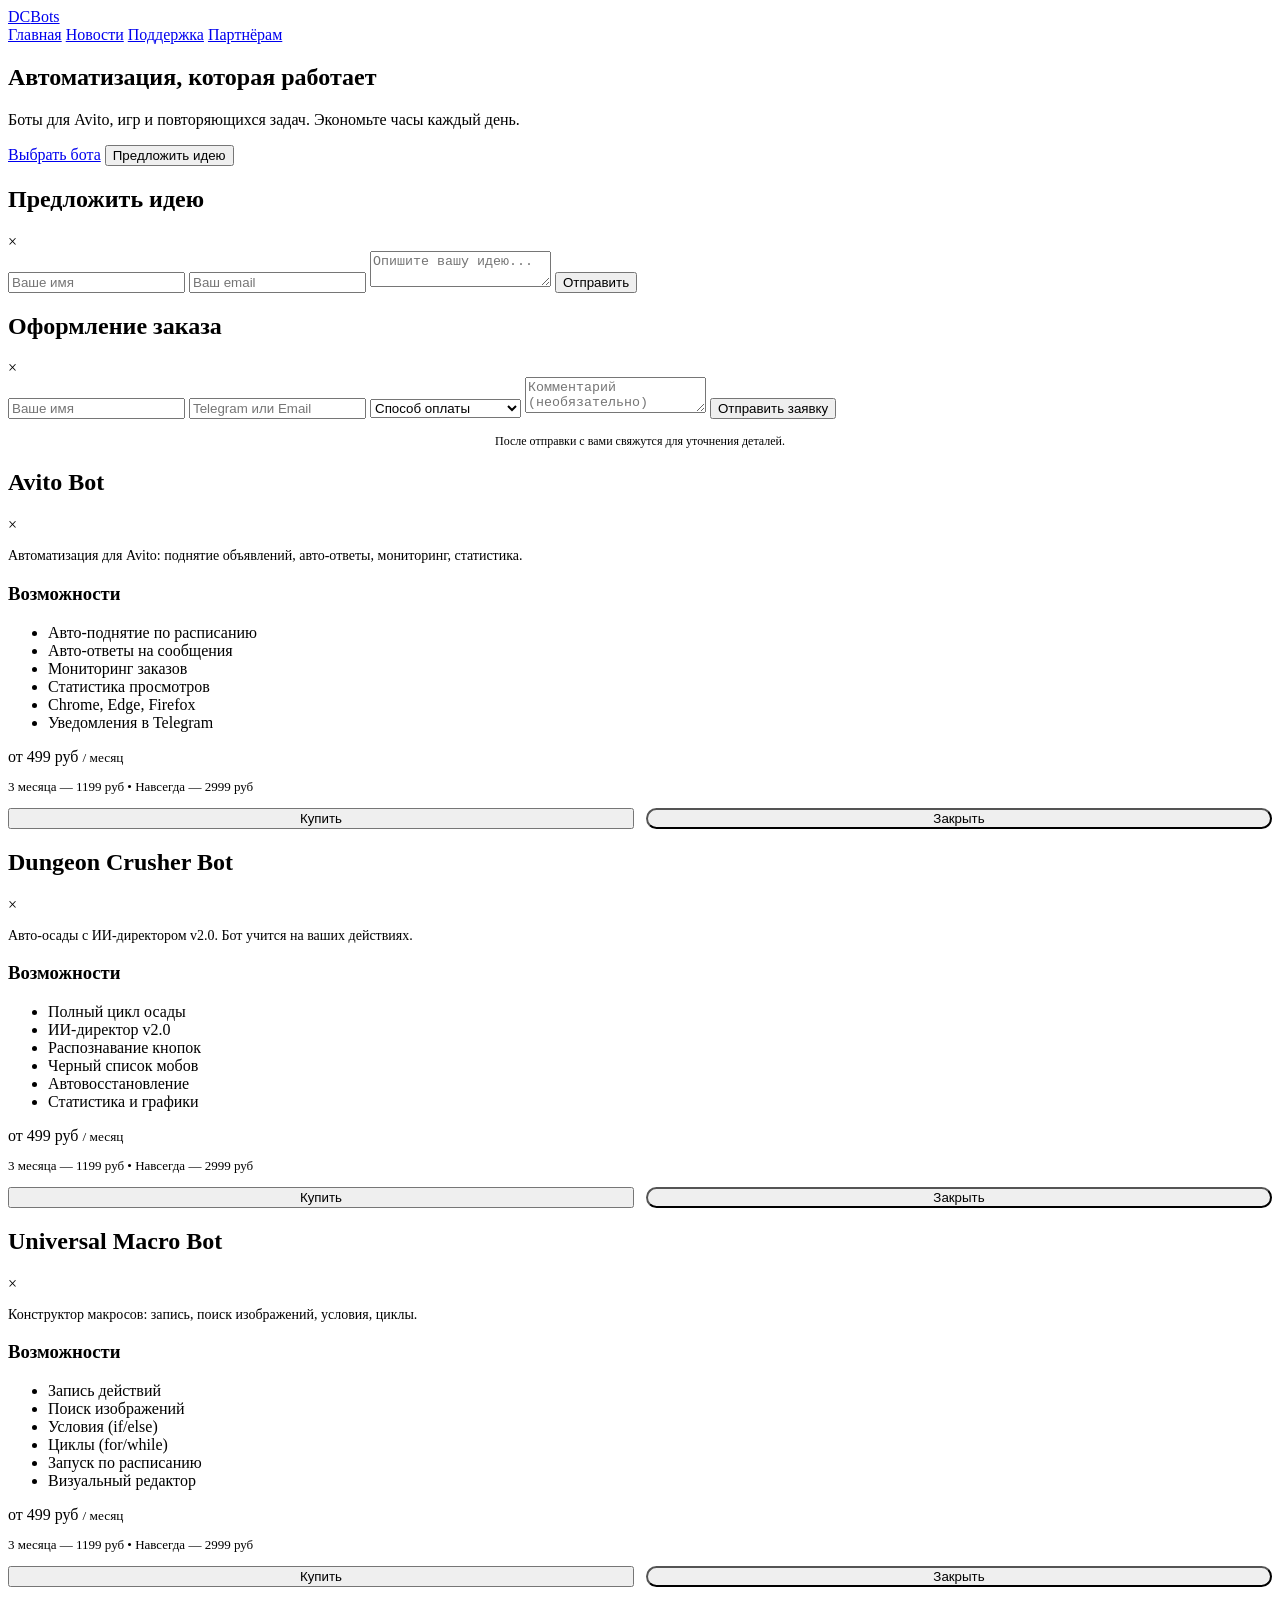
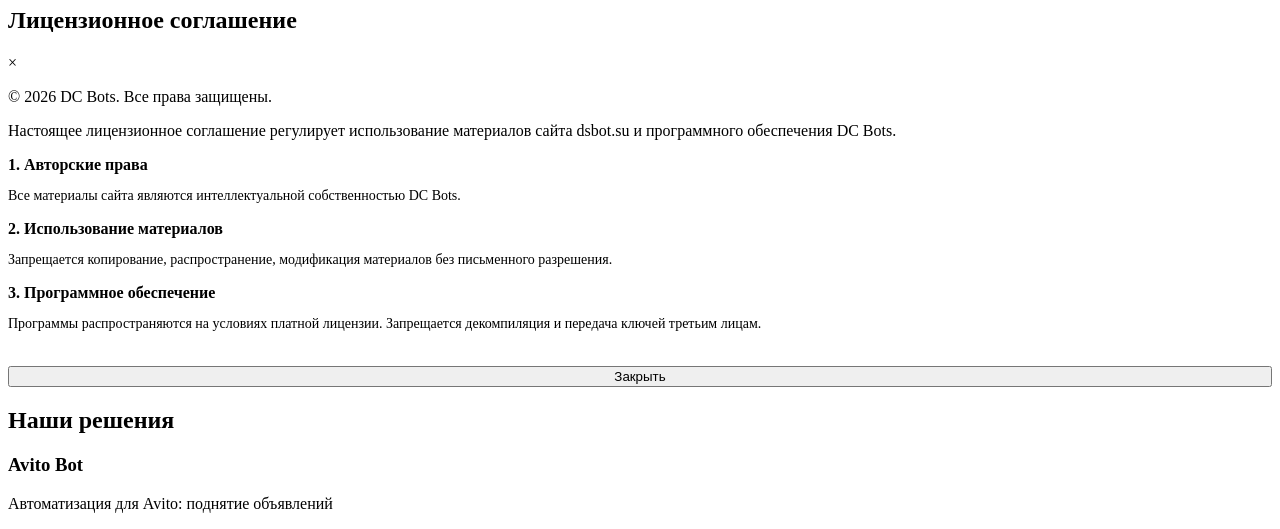
==== index.html @ 81298c73 "Update index.html" ====
<!DOCTYPE html>
<html lang="ru">
<head>
    <meta charset="UTF-8">
    <meta name="viewport" content="width=device-width, initial-scale=1.0">
    <title>DC Bots — автоматизация Avito, игр и макросов</title>
    <meta name="description" content="DC Bots: автоматизация для Avito, Dungeon Crusher, Universal Macro Bot.">
    <meta name="keywords" content="автоматизация, бот для авито, бот для игр, макросы">
    <meta name="author" content="DC Bots">
    <meta name="robots" content="index, follow">
    
    <link rel="icon" type="image/png" sizes="96x96" href="/favicon-96x96.png">
    <link rel="icon" type="image/svg+xml" href="/favicon.svg">
    <link rel="shortcut icon" href="/favicon.ico">
    <link rel="apple-touch-icon" sizes="180x180" href="/apple-touch-icon.png">
    <meta name="apple-mobile-web-app-title" content="DC Bots">
    <link rel="manifest" href="/site.webmanifest">
    
    <link rel="canonical" href="https://www.dsbot.su/">
    
    <link rel="preconnect" href="https://fonts.googleapis.com">
    <link rel="preconnect" href="https://fonts.gstatic.com" crossorigin>
    <link href="https://fonts.googleapis.com/css2?family=Inter:ital,opsz,wght@0,14..32,100..900;1,14..32,100..900&display=swap" rel="stylesheet">
    
    <link rel="stylesheet" href="css/style.css">
</head>
<body>
    <div class="loader-wrapper" id="loader">
        <div class="loader">
            <div class="loader-logo">DC</div>
            <div class="loader-text">DC Bots</div>
            <div class="loader-dots">
                <div class="loader-dot"></div>
                <div class="loader-dot"></div>
                <div class="loader-dot"></div>
            </div>
        </div>
    </div>

    <script>
        //скрытие лоадера после загрузки
        window.addEventListener('load', function() {
            const loader = document.getElementById('loader');
            loader.classList.add('hide');
            setTimeout(() => loader.remove(), 400);
        });
    </script>

    <header class="header">
        <div class="container header-inner">
            <a href="index.html" class="logo">DC<span>Bots</span></a>
            <div class="nav">
                <a href="index.html">Главная</a>
                <a href="news.html">Новости</a>
                <a href="support.html">Поддержка</a>
                <a href="partners.html">Партнёрам</a>
            </div>
        </div>
    </header>

    <section class="hero">
        <div class="container">
            <h1>Автоматизация, которая работает</h1>
            <p>Боты для Avito, игр и повторяющихся задач. Экономьте часы каждый день.</p>
            <div class="hero-buttons">
                <a href="#bots" class="btn btn-primary">Выбрать бота</a>
                <button class="btn btn-outline" id="openIdeaModalBtn">Предложить идею</button>
            </div>
        </div>
    </section>

    <div id="ideaModal" class="modal">
        <div class="modal-content">
            <div class="modal-header">
                <h2>Предложить идею</h2>
                <span class="close-modal" onclick="closeModal('ideaModal')">&times;</span>
            </div>
            <div class="modal-body">
                <form action="https://formsubmit.co/cheltypo@gmail.com" method="POST">
                    <input type="hidden" name="_subject" value="Новая идея с сайта DC Bots">
                    <input type="hidden" name="_captcha" value="false">
                    <input type="text" name="name" placeholder="Ваше имя" required>
                    <input type="email" name="email" placeholder="Ваш email" required>
                    <textarea name="message" placeholder="Опишите вашу идею..." required></textarea>
                    <button type="submit">Отправить</button>
                </form>
            </div>
        </div>
    </div>

    <div id="buyModal" class="modal">
        <div class="modal-content">
            <div class="modal-header">
                <h2 id="buyModalTitle">Оформление заказа</h2>
                <span class="close-modal" onclick="closeModal('buyModal')">&times;</span>
            </div>
            <div class="modal-body">
                <form action="https://formsubmit.co/cheltypo@gmail.com" method="POST">
                    <input type="hidden" name="_subject" value="Заказ с сайта DC Bots">
                    <input type="hidden" name="_captcha" value="false">
                    <input type="hidden" name="product" id="buyProduct">
                    <input type="hidden" name="tariff" id="buyTariff">
                    <input type="text" name="name" placeholder="Ваше имя" required>
                    <input type="text" name="contact" placeholder="Telegram или Email" required>
                    <select name="payment_method" required>
                        <option value="">Способ оплаты</option>
                        <option value="Карта Сбербанк">Карта Сбербанк</option>
                        <option value="Карта Тинькофф">Карта Тинькофф</option>
                        <option value="ЮMoney">ЮMoney</option>
                        <option value="Криптовалюта USDT">Криптовалюта USDT</option>
                    </select>
                    <textarea name="comment" placeholder="Комментарий (необязательно)"></textarea>
                    <button type="submit">Отправить заявку</button>
                </form>
                <p style="color: var(--text-muted); font-size: 12px; text-align: center; margin-top: 15px;">После отправки с вами свяжутся для уточнения деталей.</p>
            </div>
        </div>
    </div>

    <div id="detailAvitoModal" class="modal">
        <div class="modal-content">
            <div class="modal-header">
                <h2>Avito Bot</h2>
                <span class="close-modal" onclick="closeModal('detailAvitoModal')">&times;</span>
            </div>
            <div class="modal-body">
                <p style="color: var(--text-secondary); margin-bottom: 16px; font-size: 14px;">Автоматизация для Avito: поднятие объявлений, авто-ответы, мониторинг, статистика.</p>
                <div class="detail-section">
                    <h3>Возможности</h3>
                    <ul>
                        <li>Авто-поднятие по расписанию</li>
                        <li>Авто-ответы на сообщения</li>
                        <li>Мониторинг заказов</li>
                        <li>Статистика просмотров</li>
                        <li>Chrome, Edge, Firefox</li>
                        <li>Уведомления в Telegram</li>
                    </ul>
                </div>
                <div class="price-block">
                    <div class="price">от 499 руб <small>/ месяц</small></div>
                    <p style="color: var(--text-muted); font-size: 13px;">3 месяца — 1199 руб • Навсегда — 2999 руб</p>
                </div>
                <div style="display: flex; gap: 12px;">
                    <button class="btn-buy" style="flex: 1;" onclick="closeModal('detailAvitoModal'); openBuyModal('Avito Bot', '1 месяц - 499 руб');">Купить</button>
                    <button class="btn-outline" style="flex: 1; border-radius: 40px;" onclick="closeModal('detailAvitoModal');">Закрыть</button>
                </div>
            </div>
        </div>
    </div>

    <div id="detailDungeonModal" class="modal">
        <div class="modal-content">
            <div class="modal-header">
                <h2>Dungeon Crusher Bot</h2>
                <span class="close-modal" onclick="closeModal('detailDungeonModal')">&times;</span>
            </div>
            <div class="modal-body">
                <p style="color: var(--text-secondary); margin-bottom: 16px; font-size: 14px;">Авто-осады с ИИ-директором v2.0. Бот учится на ваших действиях.</p>
                <div class="detail-section">
                    <h3>Возможности</h3>
                    <ul>
                        <li>Полный цикл осады</li>
                        <li>ИИ-директор v2.0</li>
                        <li>Распознавание кнопок</li>
                        <li>Черный список мобов</li>
                        <li>Автовосстановление</li>
                        <li>Статистика и графики</li>
                    </ul>
                </div>
                <div class="price-block">
                    <div class="price">от 499 руб <small>/ месяц</small></div>
                    <p style="color: var(--text-muted); font-size: 13px;">3 месяца — 1199 руб • Навсегда — 2999 руб</p>
                </div>
                <div style="display: flex; gap: 12px;">
                    <button class="btn-buy" style="flex: 1;" onclick="closeModal('detailDungeonModal'); openBuyModal('Dungeon Crusher Bot', '1 месяц - 499 руб');">Купить</button>
                    <button class="btn-outline" style="flex: 1; border-radius: 40px;" onclick="closeModal('detailDungeonModal');">Закрыть</button>
                </div>
            </div>
        </div>
    </div>

    <div id="detailMacroModal" class="modal">
        <div class="modal-content">
            <div class="modal-header">
                <h2>Universal Macro Bot</h2>
                <span class="close-modal" onclick="closeModal('detailMacroModal')">&times;</span>
            </div>
            <div class="modal-body">
                <p style="color: var(--text-secondary); margin-bottom: 16px; font-size: 14px;">Конструктор макросов: запись, поиск изображений, условия, циклы.</p>
                <div class="detail-section">
                    <h3>Возможности</h3>
                    <ul>
                        <li>Запись действий</li>
                        <li>Поиск изображений</li>
                        <li>Условия (if/else)</li>
                        <li>Циклы (for/while)</li>
                        <li>Запуск по расписанию</li>
                        <li>Визуальный редактор</li>
                    </ul>
                </div>
                <div class="price-block">
                    <div class="price">от 499 руб <small>/ месяц</small></div>
                    <p style="color: var(--text-muted); font-size: 13px;">3 месяца — 1199 руб • Навсегда — 2999 руб</p>
                </div>
                <div style="display: flex; gap: 12px;">
                    <button class="btn-buy" style="flex: 1;" onclick="closeModal('detailMacroModal'); openBuyModal('Universal Macro Bot', '1 месяц - 499 руб');">Купить</button>
                    <button class="btn-outline" style="flex: 1; border-radius: 40px;" onclick="closeModal('detailMacroModal');">Закрыть</button>
                </div>
            </div>
        </div>
    </div>

    <div id="licenseModal" class="modal">
        <div class="modal-content">
            <div class="modal-header">
                <h2>Лицензионное соглашение</h2>
                <span class="close-modal" onclick="closeModal('licenseModal')">&times;</span>
            </div>
            <div class="modal-body">
                <p style="margin-bottom: 16px;">© 2026 DC Bots. Все права защищены.</p>
                <p style="margin-bottom: 16px;">Настоящее лицензионное соглашение регулирует использование материалов сайта dsbot.su и программного обеспечения DC Bots.</p>
                <h3 style="font-size: 16px; margin: 16px 0 8px;">1. Авторские права</h3>
                <p style="color: var(--text-secondary); font-size: 14px;">Все материалы сайта являются интеллектуальной собственностью DC Bots.</p>
                <h3 style="font-size: 16px; margin: 16px 0 8px;">2. Использование материалов</h3>
                <p style="color: var(--text-secondary); font-size: 14px;">Запрещается копирование, распространение, модификация материалов без письменного разрешения.</p>
                <h3 style="font-size: 16px; margin: 16px 0 8px;">3. Программное обеспечение</h3>
                <p style="color: var(--text-secondary); font-size: 14px;">Программы распространяются на условиях платной лицензии. Запрещается декомпиляция и передача ключей третьим лицам.</p>
                <button class="btn-buy" style="width: 100%; margin-top: 20px;" onclick="closeModal('licenseModal')">Закрыть</button>
            </div>
        </div>
    </div>

    <section id="bots" class="bots">
        <div class="container">
            <h2 class="section-title">Наши решения</h2>
            <div class="grid">

                <div class="bot-card">
                    <h3>Avito Bot</h3>
                    <p>Автоматизация для Avito: поднятие объявлений
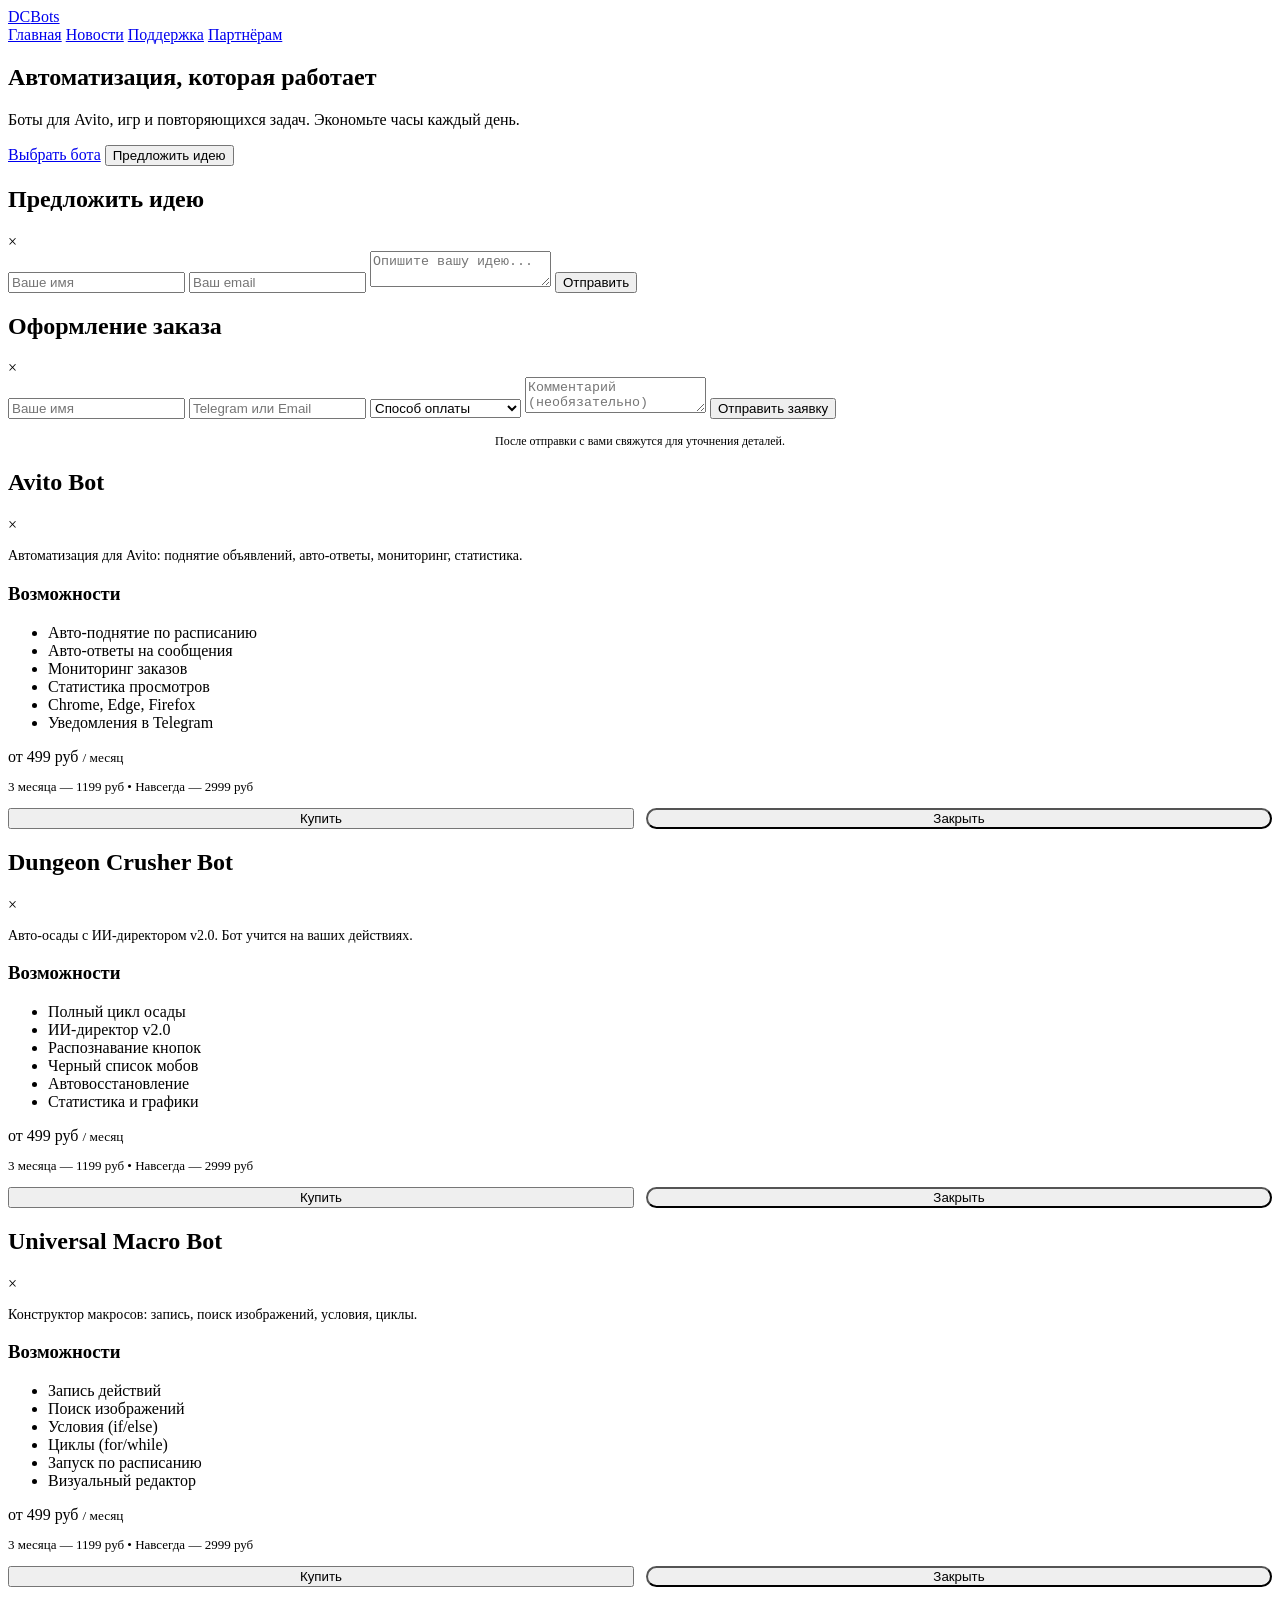
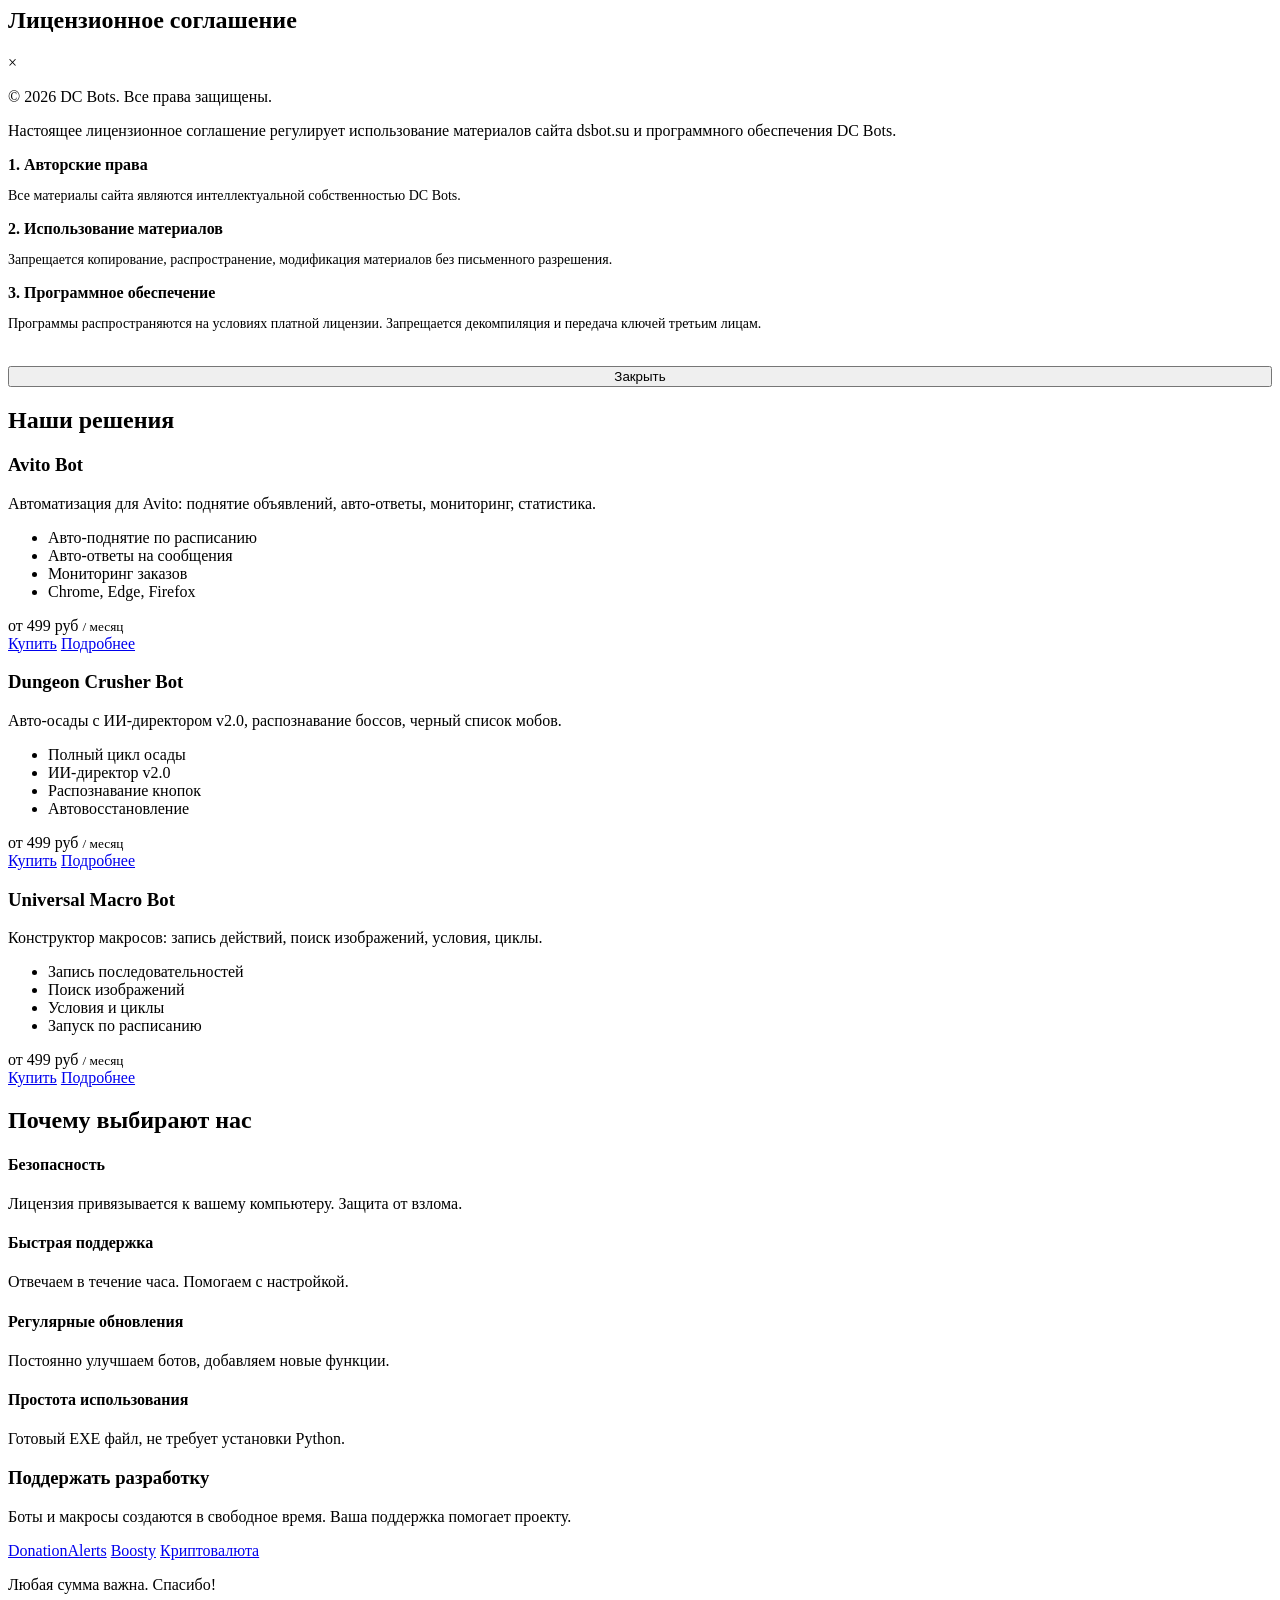
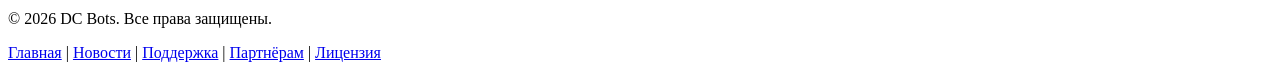
==== commit 2d568bc9: "Update index.html" ====
--- a/index.html
+++ b/index.html
@@ -237,4 +237,156 @@
 
                 <div class="bot-card">
                     <h3>Avito Bot</h3>
-                    <p>Автоматизация для Avito: поднятие объявлений
+                    <p>Автоматизация для Avito: поднятие объявлений, авто-ответы, мониторинг, статистика.</p>
+                    <ul class="bot-features">
+                        <li>Авто-поднятие по расписанию</li>
+                        <li>Авто-ответы на сообщения</li>
+                        <li>Мониторинг заказов</li>
+                        <li>Chrome, Edge, Firefox</li>
+                    </ul>
+                    <div class="price">от 499 руб <small>/ месяц</small></div>
+                    <div class="bot-actions">
+                        <a href="#" class="btn-buy" onclick="openBuyModal('Avito Bot', '1 месяц - 499 руб'); return false;">Купить</a>
+                        <a href="#" class="bot-link" onclick="openModal('detailAvitoModal'); return false;">Подробнее</a>
+                    </div>
+                </div>
+
+                <div class="bot-card">
+                    <h3>Dungeon Crusher Bot</h3>
+                    <p>Авто-осады с ИИ-директором v2.0, распознавание боссов, черный список мобов.</p>
+                    <ul class="bot-features">
+                        <li>Полный цикл осады</li>
+                        <li>ИИ-директор v2.0</li>
+                        <li>Распознавание кнопок</li>
+                        <li>Автовосстановление</li>
+                    </ul>
+                    <div class="price">от 499 руб <small>/ месяц</small></div>
+                    <div class="bot-actions">
+                        <a href="#" class="btn-buy" onclick="openBuyModal('Dungeon Crusher Bot', '1 месяц - 499 руб'); return false;">Купить</a>
+                        <a href="#" class="bot-link" onclick="openModal('detailDungeonModal'); return false;">Подробнее</a>
+                    </div>
+                </div>
+
+                <div class="bot-card">
+                    <h3>Universal Macro Bot</h3>
+                    <p>Конструктор макросов: запись действий, поиск изображений, условия, циклы.</p>
+                    <ul class="bot-features">
+                        <li>Запись последовательностей</li>
+                        <li>Поиск изображений</li>
+                        <li>Условия и циклы</li>
+                        <li>Запуск по расписанию</li>
+                    </ul>
+                    <div class="price">от 499 руб <small>/ месяц</small></div>
+                    <div class="bot-actions">
+                        <a href="#" class="btn-buy" onclick="openBuyModal('Universal Macro Bot', '1 месяц - 499 руб'); return false;">Купить</a>
+                        <a href="#" class="bot-link" onclick="openModal('detailMacroModal'); return false;">Подробнее</a>
+                    </div>
+                </div>
+            </div>
+        </div>
+    </section>
+
+    <section class="features">
+        <div class="container">
+            <h2 class="section-title">Почему выбирают нас</h2>
+            <div class="features-grid">
+                <div class="feature-item">
+                    <h4>Безопасность</h4>
+                    <p>Лицензия привязывается к вашему компьютеру. Защита от взлома.</p>
+                </div>
+                <div class="feature-item">
+                    <h4>Быстрая поддержка</h4>
+                    <p>Отвечаем в течение часа. Помогаем с настройкой.</p>
+                </div>
+                <div class="feature-item">
+                    <h4>Регулярные обновления</h4>
+                    <p>Постоянно улучшаем ботов, добавляем новые функции.</p>
+                </div>
+                <div class="feature-item">
+                    <h4>Простота использования</h4>
+                    <p>Готовый EXE файл, не требует установки Python.</p>
+                </div>
+            </div>
+        </div>
+    </section>
+
+    <section class="support-author">
+        <div class="container">
+            <div class="support-card">
+                <h3>Поддержать разработку</h3>
+                <p>Боты и макросы создаются в свободное время. Ваша поддержка помогает проекту.</p>
+                <div class="support-buttons">
+                    <a href="https://www.donationalerts.com/r/alibobao" target="_blank" class="btn-donate">DonationAlerts</a>
+                    <a href="https://boosty.to/alibobao/single-payment/donation/793850/target?share=target_link" target="_blank" class="btn-boosty">Boosty</a>
+                    <a href="#" class="btn-crypto" id="cryptoBtn">Криптовалюта</a>
+                </div>
+                <div id="cryptoAddresses" style="display: none; margin-top: 15px;">
+                    <p><strong>USDT (TRC20):</strong> TXxxx...yyy</p>
+                    <p><strong>BTC:</strong> bc1q...xyz</p>
+                </div>
+                <p class="support-note">Любая сумма важна. Спасибо!</p>
+            </div>
+        </div>
+    </section>
+
+    <footer class="footer">
+        <div class="container">
+            <p>© 2026 DC Bots. Все права защищены.</p>
+            <p style="margin-top: 10px;">
+                <a href="index.html">Главная</a> |
+                <a href="news.html">Новости</a> |
+                <a href="support.html">Поддержка</a> |
+                <a href="partners.html">Партнёрам</a> |
+                <a href="#" onclick="openModal('licenseModal'); return false;">Лицензия</a>
+            </p>
+        </div>
+    </footer>
+
+    <script>
+        //открытие модального окна
+        function openModal(modalId) {
+            document.getElementById(modalId).style.display = 'flex';
+            document.body.style.overflow = 'hidden';
+        }
+        
+        //закрытие модального окна
+        function closeModal(modalId) {
+            document.getElementById(modalId).style.display = 'none';
+            document.body.style.overflow = 'auto';
+        }
+        
+        //открытие окна покупки с подстановкой товара и тарифа
+        function openBuyModal(product, tariff) {
+            document.getElementById('buyProduct').value = product;
+            document.getElementById('buyTariff').value = tariff;
+            document.getElementById('buyModalTitle').textContent = product + ' — ' + tariff;
+            openModal('buyModal');
+        }
+
+        document.getElementById('openIdeaModalBtn').addEventListener('click', () => openModal('ideaModal'));
+        
+        //закрытие по клику на фон
+        window.addEventListener('click', (e) => {
+            if (e.target.classList.contains('modal')) {
+                e.target.style.display = 'none';
+                document.body.style.overflow = 'auto';
+            }
+        });
+        
+        //закрытие по Escape
+        document.addEventListener('keydown', (e) => {
+            if (e.key === 'Escape') {
+                document.querySelectorAll('.modal').forEach(m => { m.style.display = 'none'; });
+                document.body.style.overflow = 'auto';
+            }
+        });
+        
+        //показ адресов криптовалюты
+        document.getElementById('cryptoBtn')?.addEventListener('click', (e) => {
+            e.preventDefault();
+            const div = document.getElementById('cryptoAddresses');
+            div.style.display = div.style.display === 'none' ? 'block' : 'none';
+        });
+    </script>
+</body>
+</html>
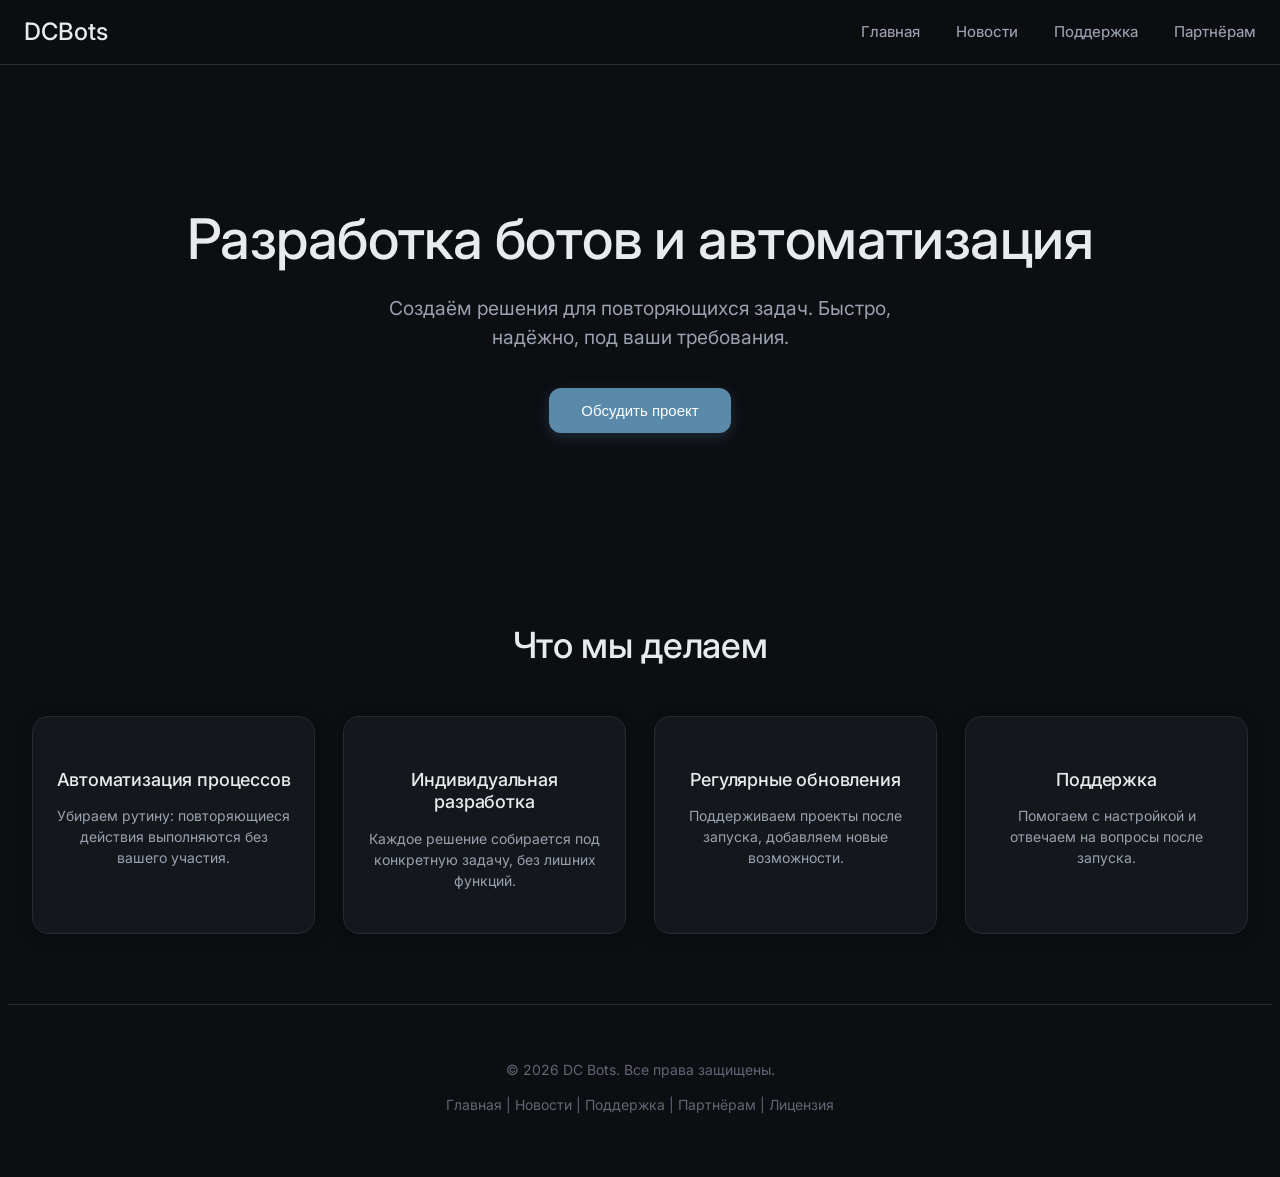
==== commit 596a6947: "Update index.html" ====
--- a/index.html
+++ b/index.html
@@ -3,25 +3,25 @@
 <head>
     <meta charset="UTF-8">
     <meta name="viewport" content="width=device-width, initial-scale=1.0">
-    <title>DC Bots — автоматизация Avito, игр и макросов</title>
-    <meta name="description" content="DC Bots: автоматизация для Avito, Dungeon Crusher, Universal Macro Bot.">
-    <meta name="keywords" content="автоматизация, бот для авито, бот для игр, макросы">
+    <title>DC Bots</title>
+    <meta name="description" content="DC Bots — разработка ботов и автоматизация процессов.">
+    <meta name="keywords" content="автоматизация, боты, макросы, разработка">
     <meta name="author" content="DC Bots">
     <meta name="robots" content="index, follow">
-    
+
     <link rel="icon" type="image/png" sizes="96x96" href="/favicon-96x96.png">
     <link rel="icon" type="image/svg+xml" href="/favicon.svg">
     <link rel="shortcut icon" href="/favicon.ico">
     <link rel="apple-touch-icon" sizes="180x180" href="/apple-touch-icon.png">
     <meta name="apple-mobile-web-app-title" content="DC Bots">
     <link rel="manifest" href="/site.webmanifest">
-    
+
     <link rel="canonical" href="https://www.dsbot.su/">
-    
+
     <link rel="preconnect" href="https://fonts.googleapis.com">
     <link rel="preconnect" href="https://fonts.gstatic.com" crossorigin>
     <link href="https://fonts.googleapis.com/css2?family=Inter:ital,opsz,wght@0,14..32,100..900;1,14..32,100..900&display=swap" rel="stylesheet">
-    
+
     <link rel="stylesheet" href="css/style.css">
 </head>
 <body>
@@ -60,11 +60,34 @@
 
     <section class="hero">
         <div class="container">
-            <h1>Автоматизация, которая работает</h1>
-            <p>Боты для Avito, игр и повторяющихся задач. Экономьте часы каждый день.</p>
+            <h1>Разработка ботов и автоматизация</h1>
+            <p>Создаём решения для повторяющихся задач. Быстро, надёжно, под ваши требования.</p>
             <div class="hero-buttons">
-                <a href="#bots" class="btn btn-primary">Выбрать бота</a>
-                <button class="btn btn-outline" id="openIdeaModalBtn">Предложить идею</button>
+                <button class="btn btn-primary" id="openIdeaModalBtn">Обсудить проект</button>
+            </div>
+        </div>
+    </section>
+
+    <section class="features">
+        <div class="container">
+            <h2 class="section-title">Что мы делаем</h2>
+            <div class="features-grid">
+                <div class="feature-item">
+                    <h4>Автоматизация процессов</h4>
+                    <p>Убираем рутину: повторяющиеся действия выполняются без вашего участия.</p>
+                </div>
+                <div class="feature-item">
+                    <h4>Индивидуальная разработка</h4>
+                    <p>Каждое решение собирается под конкретную задачу, без лишних функций.</p>
+                </div>
+                <div class="feature-item">
+                    <h4>Регулярные обновления</h4>
+                    <p>Поддерживаем проекты после запуска, добавляем новые возможности.</p>
+                </div>
+                <div class="feature-item">
+                    <h4>Поддержка</h4>
+                    <p>Помогаем с настройкой и отвечаем на вопросы после запуска.</p>
+                </div>
             </div>
         </div>
     </section>
@@ -72,140 +95,18 @@
     <div id="ideaModal" class="modal">
         <div class="modal-content">
             <div class="modal-header">
-                <h2>Предложить идею</h2>
+                <h2>Обсудить проект</h2>
                 <span class="close-modal" onclick="closeModal('ideaModal')">&times;</span>
             </div>
             <div class="modal-body">
                 <form action="https://formsubmit.co/cheltypo@gmail.com" method="POST">
-                    <input type="hidden" name="_subject" value="Новая идея с сайта DC Bots">
+                    <input type="hidden" name="_subject" value="Новая заявка с сайта DC Bots">
                     <input type="hidden" name="_captcha" value="false">
                     <input type="text" name="name" placeholder="Ваше имя" required>
-                    <input type="email" name="email" placeholder="Ваш email" required>
-                    <textarea name="message" placeholder="Опишите вашу идею..." required></textarea>
+                    <input type="text" name="contact" placeholder="Telegram или Email" required>
+                    <textarea name="message" placeholder="Опишите задачу..." required></textarea>
                     <button type="submit">Отправить</button>
                 </form>
-            </div>
-        </div>
-    </div>
-
-    <div id="buyModal" class="modal">
-        <div class="modal-content">
-            <div class="modal-header">
-                <h2 id="buyModalTitle">Оформление заказа</h2>
-                <span class="close-modal" onclick="closeModal('buyModal')">&times;</span>
-            </div>
-            <div class="modal-body">
-                <form action="https://formsubmit.co/cheltypo@gmail.com" method="POST">
-                    <input type="hidden" name="_subject" value="Заказ с сайта DC Bots">
-                    <input type="hidden" name="_captcha" value="false">
-                    <input type="hidden" name="product" id="buyProduct">
-                    <input type="hidden" name="tariff" id="buyTariff">
-                    <input type="text" name="name" placeholder="Ваше имя" required>
-                    <input type="text" name="contact" placeholder="Telegram или Email" required>
-                    <select name="payment_method" required>
-                        <option value="">Способ оплаты</option>
-                        <option value="Карта Сбербанк">Карта Сбербанк</option>
-                        <option value="Карта Тинькофф">Карта Тинькофф</option>
-                        <option value="ЮMoney">ЮMoney</option>
-                        <option value="Криптовалюта USDT">Криптовалюта USDT</option>
-                    </select>
-                    <textarea name="comment" placeholder="Комментарий (необязательно)"></textarea>
-                    <button type="submit">Отправить заявку</button>
-                </form>
-                <p style="color: var(--text-muted); font-size: 12px; text-align: center; margin-top: 15px;">После отправки с вами свяжутся для уточнения деталей.</p>
-            </div>
-        </div>
-    </div>
-
-    <div id="detailAvitoModal" class="modal">
-        <div class="modal-content">
-            <div class="modal-header">
-                <h2>Avito Bot</h2>
-                <span class="close-modal" onclick="closeModal('detailAvitoModal')">&times;</span>
-            </div>
-            <div class="modal-body">
-                <p style="color: var(--text-secondary); margin-bottom: 16px; font-size: 14px;">Автоматизация для Avito: поднятие объявлений, авто-ответы, мониторинг, статистика.</p>
-                <div class="detail-section">
-                    <h3>Возможности</h3>
-                    <ul>
-                        <li>Авто-поднятие по расписанию</li>
-                        <li>Авто-ответы на сообщения</li>
-                        <li>Мониторинг заказов</li>
-                        <li>Статистика просмотров</li>
-                        <li>Chrome, Edge, Firefox</li>
-                        <li>Уведомления в Telegram</li>
-                    </ul>
-                </div>
-                <div class="price-block">
-                    <div class="price">от 499 руб <small>/ месяц</small></div>
-                    <p style="color: var(--text-muted); font-size: 13px;">3 месяца — 1199 руб • Навсегда — 2999 руб</p>
-                </div>
-                <div style="display: flex; gap: 12px;">
-                    <button class="btn-buy" style="flex: 1;" onclick="closeModal('detailAvitoModal'); openBuyModal('Avito Bot', '1 месяц - 499 руб');">Купить</button>
-                    <button class="btn-outline" style="flex: 1; border-radius: 40px;" onclick="closeModal('detailAvitoModal');">Закрыть</button>
-                </div>
-            </div>
-        </div>
-    </div>
-
-    <div id="detailDungeonModal" class="modal">
-        <div class="modal-content">
-            <div class="modal-header">
-                <h2>Dungeon Crusher Bot</h2>
-                <span class="close-modal" onclick="closeModal('detailDungeonModal')">&times;</span>
-            </div>
-            <div class="modal-body">
-                <p style="color: var(--text-secondary); margin-bottom: 16px; font-size: 14px;">Авто-осады с ИИ-директором v2.0. Бот учится на ваших действиях.</p>
-                <div class="detail-section">
-                    <h3>Возможности</h3>
-                    <ul>
-                        <li>Полный цикл осады</li>
-                        <li>ИИ-директор v2.0</li>
-                        <li>Распознавание кнопок</li>
-                        <li>Черный список мобов</li>
-                        <li>Автовосстановление</li>
-                        <li>Статистика и графики</li>
-                    </ul>
-                </div>
-                <div class="price-block">
-                    <div class="price">от 499 руб <small>/ месяц</small></div>
-                    <p style="color: var(--text-muted); font-size: 13px;">3 месяца — 1199 руб • Навсегда — 2999 руб</p>
-                </div>
-                <div style="display: flex; gap: 12px;">
-                    <button class="btn-buy" style="flex: 1;" onclick="closeModal('detailDungeonModal'); openBuyModal('Dungeon Crusher Bot', '1 месяц - 499 руб');">Купить</button>
-                    <button class="btn-outline" style="flex: 1; border-radius: 40px;" onclick="closeModal('detailDungeonModal');">Закрыть</button>
-                </div>
-            </div>
-        </div>
-    </div>
-
-    <div id="detailMacroModal" class="modal">
-        <div class="modal-content">
-            <div class="modal-header">
-                <h2>Universal Macro Bot</h2>
-                <span class="close-modal" onclick="closeModal('detailMacroModal')">&times;</span>
-            </div>
-            <div class="modal-body">
-                <p style="color: var(--text-secondary); margin-bottom: 16px; font-size: 14px;">Конструктор макросов: запись, поиск изображений, условия, циклы.</p>
-                <div class="detail-section">
-                    <h3>Возможности</h3>
-                    <ul>
-                        <li>Запись действий</li>
-                        <li>Поиск изображений</li>
-                        <li>Условия (if/else)</li>
-                        <li>Циклы (for/while)</li>
-                        <li>Запуск по расписанию</li>
-                        <li>Визуальный редактор</li>
-                    </ul>
-                </div>
-                <div class="price-block">
-                    <div class="price">от 499 руб <small>/ месяц</small></div>
-                    <p style="color: var(--text-muted); font-size: 13px;">3 месяца — 1199 руб • Навсегда — 2999 руб</p>
-                </div>
-                <div style="display: flex; gap: 12px;">
-                    <button class="btn-buy" style="flex: 1;" onclick="closeModal('detailMacroModal'); openBuyModal('Universal Macro Bot', '1 месяц - 499 руб');">Купить</button>
-                    <button class="btn-outline" style="flex: 1; border-radius: 40px;" onclick="closeModal('detailMacroModal');">Закрыть</button>
-                </div>
             </div>
         </div>
     </div>
@@ -230,105 +131,6 @@
         </div>
     </div>
 
-    <section id="bots" class="bots">
-        <div class="container">
-            <h2 class="section-title">Наши решения</h2>
-            <div class="grid">
-
-                <div class="bot-card">
-                    <h3>Avito Bot</h3>
-                    <p>Автоматизация для Avito: поднятие объявлений, авто-ответы, мониторинг, статистика.</p>
-                    <ul class="bot-features">
-                        <li>Авто-поднятие по расписанию</li>
-                        <li>Авто-ответы на сообщения</li>
-                        <li>Мониторинг заказов</li>
-                        <li>Chrome, Edge, Firefox</li>
-                    </ul>
-                    <div class="price">от 499 руб <small>/ месяц</small></div>
-                    <div class="bot-actions">
-                        <a href="#" class="btn-buy" onclick="openBuyModal('Avito Bot', '1 месяц - 499 руб'); return false;">Купить</a>
-                        <a href="#" class="bot-link" onclick="openModal('detailAvitoModal'); return false;">Подробнее</a>
-                    </div>
-                </div>
-
-                <div class="bot-card">
-                    <h3>Dungeon Crusher Bot</h3>
-                    <p>Авто-осады с ИИ-директором v2.0, распознавание боссов, черный список мобов.</p>
-                    <ul class="bot-features">
-                        <li>Полный цикл осады</li>
-                        <li>ИИ-директор v2.0</li>
-                        <li>Распознавание кнопок</li>
-                        <li>Автовосстановление</li>
-                    </ul>
-                    <div class="price">от 499 руб <small>/ месяц</small></div>
-                    <div class="bot-actions">
-                        <a href="#" class="btn-buy" onclick="openBuyModal('Dungeon Crusher Bot', '1 месяц - 499 руб'); return false;">Купить</a>
-                        <a href="#" class="bot-link" onclick="openModal('detailDungeonModal'); return false;">Подробнее</a>
-                    </div>
-                </div>
-
-                <div class="bot-card">
-                    <h3>Universal Macro Bot</h3>
-                    <p>Конструктор макросов: запись действий, поиск изображений, условия, циклы.</p>
-                    <ul class="bot-features">
-                        <li>Запись последовательностей</li>
-                        <li>Поиск изображений</li>
-                        <li>Условия и циклы</li>
-                        <li>Запуск по расписанию</li>
-                    </ul>
-                    <div class="price">от 499 руб <small>/ месяц</small></div>
-                    <div class="bot-actions">
-                        <a href="#" class="btn-buy" onclick="openBuyModal('Universal Macro Bot', '1 месяц - 499 руб'); return false;">Купить</a>
-                        <a href="#" class="bot-link" onclick="openModal('detailMacroModal'); return false;">Подробнее</a>
-                    </div>
-                </div>
-            </div>
-        </div>
-    </section>
-
-    <section class="features">
-        <div class="container">
-            <h2 class="section-title">Почему выбирают нас</h2>
-            <div class="features-grid">
-                <div class="feature-item">
-                    <h4>Безопасность</h4>
-                    <p>Лицензия привязывается к вашему компьютеру. Защита от взлома.</p>
-                </div>
-                <div class="feature-item">
-                    <h4>Быстрая поддержка</h4>
-                    <p>Отвечаем в течение часа. Помогаем с настройкой.</p>
-                </div>
-                <div class="feature-item">
-                    <h4>Регулярные обновления</h4>
-                    <p>Постоянно улучшаем ботов, добавляем новые функции.</p>
-                </div>
-                <div class="feature-item">
-                    <h4>Простота использования</h4>
-                    <p>Готовый EXE файл, не требует установки Python.</p>
-                </div>
-            </div>
-        </div>
-    </section>
-
-    <section class="support-author">
-        <div class="container">
-            <div class="support-card">
-                <h3>Поддержать разработку</h3>
-                <p>Боты и макросы создаются в свободное время. Ваша поддержка помогает проекту.</p>
-                <div class="support-buttons">
-                    <a href="https://www.donationalerts.com/r/alibobao" target="_blank" class="btn-donate">DonationAlerts</a>
-                    <a href="https://boosty.to/alibobao/single-payment/donation/793850/target?share=target_link" target="_blank" class="btn-boosty">Boosty</a>
-                    <a href="#" class="btn-crypto" id="cryptoBtn">Криптовалюта</a>
-                </div>
-                <div id="cryptoAddresses" style="display: none; margin-top: 15px;">
-                    <p><strong>USDT (TRC20):</strong> TXxxx...yyy</p>
-                    <p><strong>BTC:</strong> bc1q...xyz</p>
-                </div>
-                <p class="support-note">Любая сумма важна. Спасибо!</p>
-            </div>
-        </div>
-    </section>
-
     <footer class="footer">
         <div class="container">
             <p>© 2026 DC Bots. Все права защищены.</p>
@@ -348,23 +150,15 @@
             document.getElementById(modalId).style.display = 'flex';
             document.body.style.overflow = 'hidden';
         }
-        
+
         //закрытие модального окна
         function closeModal(modalId) {
             document.getElementById(modalId).style.display = 'none';
             document.body.style.overflow = 'auto';
         }
-        
-        //открытие окна покупки с подстановкой товара и тарифа
-        function openBuyModal(product, tariff) {
-            document.getElementById('buyProduct').value = product;
-            document.getElementById('buyTariff').value = tariff;
-            document.getElementById('buyModalTitle').textContent = product + ' — ' + tariff;
-            openModal('buyModal');
-        }
 
         document.getElementById('openIdeaModalBtn').addEventListener('click', () => openModal('ideaModal'));
-        
+
         //закрытие по клику на фон
         window.addEventListener('click', (e) => {
             if (e.target.classList.contains('modal')) {
@@ -372,7 +166,7 @@
                 document.body.style.overflow = 'auto';
             }
         });
-        
+
         //закрытие по Escape
         document.addEventListener('keydown', (e) => {
             if (e.key === 'Escape') {
@@ -380,13 +174,6 @@
                 document.body.style.overflow = 'auto';
             }
         });
-        
-        //показ адресов криптовалюты
-        document.getElementById('cryptoBtn')?.addEventListener('click', (e) => {
-            e.preventDefault();
-            const div = document.getElementById('cryptoAddresses');
-            div.style.display = div.style.display === 'none' ? 'block' : 'none';
-        });
     </script>
 </body>
 </html>
--- a/css/style.css
+++ b/css/style.css
@@ -0,0 +1,682 @@
+//основные стили сайта DC Bots
+* {
+    margin: 0;
+    padding: 0;
+    box-sizing: border-box;
+}
+
+:root {
+    --bg: #0c0e12;
+    --card: #14171c;
+    --card-hover: #181c23;
+    --border: #252a33;
+    --border-hover: #3a4150;
+    --text: #e8eaed;
+    --text-secondary: #9aa1af;
+    --text-muted: #606774;
+    //акцент поднят для читаемости
+    --accent: #7a8ea3;
+    --accent-hover: #9aaec3;
+    --cta: #4a5a6a;
+    --cta-hover: #5a6e80;
+    --shadow: 0 4px 16px rgba(0, 0, 0, 0.3);
+    --shadow-hover: 0 8px 24px rgba(0, 0, 0, 0.4);
+}
+
+body {
+    font-family: 'Inter', -apple-system, BlinkMacSystemFont, 'Segoe UI', Roboto, sans-serif;
+    background: var(--bg);
+    color: var(--text);
+    line-height: 1.5;
+    min-height: 100vh;
+    -webkit-font-smoothing: antialiased;
+    -moz-osx-font-smoothing: grayscale;
+}
+
+.container {
+    max-width: 1280px;
+    margin: 0 auto;
+    padding: 0 24px;
+}
+
+h1, h2, h3, h4, h5, h6 {
+    font-weight: 500;
+    line-height: 1.25;
+    letter-spacing: -0.01em;
+    color: var(--text);
+}
+
+h1 {
+    font-size: clamp(2.25rem, 5vw, 3.5rem);
+    margin-bottom: 1.25rem;
+}
+
+h2 {
+    font-size: clamp(1.75rem, 3.5vw, 2.25rem);
+    margin-bottom: 0.75rem;
+}
+
+.header {
+    position: fixed;
+    top: 0;
+    left: 0;
+    right: 0;
+    z-index: 1000;
+    padding: 14px 0;
+    background: rgba(12, 14, 18, 0.92);
+    backdrop-filter: blur(8px);
+    -webkit-backdrop-filter: blur(8px);
+    border-bottom: 1px solid var(--border);
+}
+
+.header-inner {
+    display: flex;
+    justify-content: space-between;
+    align-items: center;
+    flex-wrap: wrap;
+    gap: 24px;
+}
+
+.logo {
+    font-size: 24px;
+    font-weight: 500;
+    color: var(--text);
+    text-decoration: none;
+}
+
+.logo span {
+    color: var(--accent);
+}
+
+.nav {
+    display: flex;
+    gap: 36px;
+    flex-wrap: wrap;
+}
+
+.nav a {
+    color: var(--text-secondary);
+    text-decoration: none;
+    font-weight: 450;
+    font-size: 15px;
+    padding: 6px 0;
+    transition: color 0.2s;
+}
+
+.nav a:hover {
+    color: var(--text);
+}
+
+.btn {
+    display: inline-flex;
+    align-items: center;
+    justify-content: center;
+    padding: 10px 24px;
+    border-radius: 12px;
+    text-decoration: none;
+    font-weight: 450;
+    font-size: 15px;
+    transition: all 0.2s;
+    cursor: pointer;
+    border: none;
+    gap: 8px;
+    white-space: nowrap;
+}
+
+.btn-primary {
+    background: var(--accent);
+    color: #0c0e12;
+}
+
+.btn-primary:hover {
+    background: var(--accent-hover);
+    transform: translateY(-1px);
+    box-shadow: var(--shadow);
+}
+
+.btn-outline {
+    background: transparent;
+    border: 1px solid var(--border);
+    color: var(--text);
+}
+
+.btn-outline:hover {
+    border-color: var(--border-hover);
+    background: var(--card);
+}
+
+//кнопка покупки стала заметнее
+.btn-buy {
+    background: #5a8aaa;
+    color: #fff;
+    font-weight: 500;
+    padding: 12px 28px;
+    box-shadow: 0 4px 14px rgba(90, 138, 170, 0.25);
+    border-radius: 40px;
+}
+
+.btn-buy:hover {
+    background: #6e9ec0;
+    transform: translateY(-2px);
+    box-shadow: 0 6px 20px rgba(90, 138, 170, 0.4);
+}
+
+.hero {
+    padding: 150px 0 90px;
+    text-align: center;
+}
+
+.hero p {
+    font-size: 1.2rem;
+    color: var(--text-secondary);
+    max-width: 560px;
+    margin: 0 auto 36px;
+}
+
+.hero-buttons {
+    display: flex;
+    gap: 14px;
+    justify-content: center;
+    flex-wrap: wrap;
+}
+
+.hero-buttons .btn-primary {
+    background: #5a8aaa;
+    color: #fff;
+    box-shadow: 0 4px 14px rgba(90, 138, 170, 0.25);
+    font-weight: 500;
+    padding: 14px 32px;
+}
+
+.hero-buttons .btn-primary:hover {
+    background: #6e9ec0;
+    box-shadow: 0 6px 20px rgba(90, 138, 170, 0.4);
+}
+
+.bots {
+    padding: 70px 0;
+}
+
+.section-title {
+    text-align: center;
+    margin-bottom: 48px;
+    color: var(--text);
+}
+
+.grid {
+    display: grid;
+    grid-template-columns: repeat(auto-fit, minmax(320px, 1fr));
+    gap: 28px;
+}
+
+.bot-card {
+    background: var(--card);
+    border: 1px solid var(--border);
+    border-radius: 16px;
+    padding: 32px;
+    display: flex;
+    flex-direction: column;
+    box-shadow: var(--shadow);
+    transition: all 0.3s ease;
+    position: relative;
+}
+
+.bot-card:hover {
+    transform: translateY(-4px);
+    border-color: var(--border-hover);
+    box-shadow: var(--shadow-hover);
+    background: var(--card-hover);
+}
+
+.bot-card h3 {
+    font-size: 22px;
+    margin-bottom: 10px;
+}
+
+.bot-card p {
+    color: var(--text-secondary);
+    margin-bottom: 20px;
+    font-size: 14px;
+    flex-grow: 1;
+}
+
+.bot-features {
+    list-style: none;
+    margin-bottom: 28px;
+}
+
+.bot-features li {
+    padding: 7px 0;
+    color: var(--text-secondary);
+    font-size: 14px;
+    display: flex;
+    align-items: center;
+    gap: 10px;
+}
+
+.bot-features li::before {
+    content: "—";
+    color: var(--accent);
+}
+
+.price {
+    font-size: 28px;
+    font-weight: 500;
+    margin-bottom: 20px;
+    color: var(--text);
+}
+
+.price small {
+    font-size: 14px;
+    color: var(--text-muted);
+    font-weight: 400;
+}
+
+.bot-actions {
+    display: flex;
+    gap: 10px;
+    margin-top: 10px;
+}
+
+.bot-actions .btn-buy {
+    flex: 1;
+}
+
+.bot-actions .bot-link {
+    flex: 1;
+    display: inline-flex;
+    align-items: center;
+    justify-content: center;
+    padding: 12px 22px;
+    background: var(--bg);
+    border: 1px solid var(--border);
+    color: var(--text);
+    text-decoration: none;
+    border-radius: 40px;
+    font-weight: 450;
+    font-size: 14px;
+    transition: all 0.2s;
+}
+
+.bot-actions .bot-link:hover {
+    background: var(--card);
+    border-color: var(--border-hover);
+}
+
+.features {
+    padding: 70px 0;
+    background: transparent;
+}
+
+.features-grid {
+    display: grid;
+    grid-template-columns: repeat(auto-fit, minmax(250px, 1fr));
+    gap: 28px;
+}
+
+.feature-item {
+    text-align: center;
+    padding: 28px 22px;
+    background: var(--card);
+    border: 1px solid var(--border);
+    border-radius: 16px;
+    box-shadow: var(--shadow);
+}
+
+.feature-item h4 {
+    margin-bottom: 10px;
+    font-size: 18px;
+}
+
+.feature-item p {
+    color: var(--text-secondary);
+    font-size: 14px;
+}
+
+.support-author {
+    padding: 60px 0;
+    border-top: 1px solid var(--border);
+    border-bottom: 1px solid var(--border);
+}
+
+.support-card {
+    background: var(--card);
+    border: 1px solid var(--border);
+    border-radius: 16px;
+    padding: 40px 36px;
+    text-align: center;
+    max-width: 650px;
+    margin: 0 auto;
+    box-shadow: var(--shadow);
+}
+
+.support-card h3 {
+    font-size: 26px;
+    margin-bottom: 14px;
+}
+
+.support-card p {
+    color: var(--text-secondary);
+    margin-bottom: 30px;
+}
+
+.support-buttons {
+    display: flex;
+    gap: 14px;
+    justify-content: center;
+    flex-wrap: wrap;
+}
+
+.btn-donate,
+.btn-boosty,
+.btn-crypto {
+    padding: 12px 24px;
+    border-radius: 40px;
+    text-decoration: none;
+    font-weight: 450;
+    font-size: 14px;
+    border: 1px solid var(--border);
+    background: var(--bg);
+    color: var(--text);
+    transition: all 0.2s;
+}
+
+.btn-donate:hover,
+.btn-boosty:hover,
+.btn-crypto:hover {
+    background: var(--card);
+    border-color: var(--border-hover);
+}
+
+.support-note {
+    font-size: 13px;
+    color: var(--text-muted);
+    margin-top: 18px;
+}
+
+.modal {
+    display: none;
+    position: fixed;
+    z-index: 9999;
+    left: 0;
+    top: 0;
+    width: 100%;
+    height: 100%;
+    background: rgba(0, 0, 0, 0.7);
+    backdrop-filter: blur(6px);
+    -webkit-backdrop-filter: blur(6px);
+    align-items: center;
+    justify-content: center;
+}
+
+.modal-content {
+    background: var(--card);
+    width: 90%;
+    max-width: 650px;
+    max-height: 80vh;
+    overflow-y: auto;
+    border-radius: 20px;
+    border: 1px solid var(--border);
+    box-shadow: var(--shadow-hover);
+}
+
+.modal-header {
+    padding: 22px 26px;
+    border-bottom: 1px solid var(--border);
+    display: flex;
+    justify-content: space-between;
+    align-items: center;
+    position: sticky;
+    top: 0;
+    background: var(--card);
+    z-index: 10;
+}
+
+.modal-header h2 {
+    font-size: 22px;
+    margin: 0;
+    font-weight: 500;
+}
+
+.close-modal {
+    color: var(--text-muted);
+    font-size: 28px;
+    cursor: pointer;
+    line-height: 1;
+    transition: color 0.2s;
+}
+
+.close-modal:hover {
+    color: var(--text);
+}
+
+.modal-body {
+    padding: 24px;
+}
+
+.modal-body input,
+.modal-body textarea,
+.modal-body select {
+    width: 100%;
+    padding: 13px 16px;
+    margin-bottom: 16px;
+    background: var(--bg);
+    border: 1px solid var(--border);
+    border-radius: 12px;
+    font-family: inherit;
+    font-size: 15px;
+    color: var(--text);
+}
+
+.modal-body input:focus,
+.modal-body textarea:focus,
+.modal-body select:focus {
+    outline: none;
+    border-color: var(--accent);
+}
+
+.modal-body input::placeholder,
+.modal-body textarea::placeholder {
+    color: var(--text-muted);
+}
+
+.modal-body textarea {
+    resize: vertical;
+    min-height: 100px;
+}
+
+.modal-body button {
+    width: 100%;
+    background: #5a8aaa;
+    color: white;
+    border: none;
+    padding: 14px;
+    border-radius: 40px;
+    font-size: 15px;
+    font-weight: 500;
+    cursor: pointer;
+    box-shadow: 0 4px 14px rgba(90, 138, 170, 0.25);
+    transition: all 0.2s;
+}
+
+.modal-body button:hover {
+    background: #6e9ec0;
+    box-shadow: 0 6px 20px rgba(90, 138, 170, 0.4);
+}
+
+.detail-section {
+    margin-bottom: 20px;
+}
+
+.detail-section h3 {
+    font-size: 16px;
+    margin-bottom: 10px;
+    color: var(--text);
+}
+
+.detail-section ul {
+    list-style: none;
+    display: grid;
+    grid-template-columns: repeat(2, 1fr);
+    gap: 6px 16px;
+}
+
+.detail-section li {
+    padding: 5px 0;
+    color: var(--text-secondary);
+    font-size: 13px;
+    display: flex;
+    align-items: center;
+    gap: 8px;
+}
+
+.detail-section li::before {
+    content: "—";
+    color: var(--accent);
+}
+
+.price-block {
+    text-align: center;
+    padding: 16px;
+    background: var(--bg);
+    border-radius: 12px;
+    margin: 16px 0;
+    border: 1px solid var(--border);
+}
+
+.price-block .price {
+    font-size: 32px;
+    margin-bottom: 5px;
+}
+
+.footer {
+    border-top: 1px solid var(--border);
+    padding: 40px 0;
+    text-align: center;
+    color: var(--text-muted);
+    font-size: 14px;
+    background: transparent;
+}
+
+.footer a {
+    color: var(--accent);
+    text-decoration: none;
+    transition: color 0.2s;
+}
+
+.footer a:hover {
+    color: var(--accent-hover);
+    text-decoration: underline;
+}
+
+.loader-wrapper {
+    position: fixed;
+    top: 0;
+    left: 0;
+    width: 100%;
+    height: 100%;
+    background: var(--bg);
+    display: flex;
+    justify-content: center;
+    align-items: center;
+    z-index: 9998;
+    transition: opacity 0.4s ease, visibility 0.4s ease;
+}
+
+.loader {
+    text-align: center;
+}
+
+.loader-logo {
+    font-size: 48px;
+    font-weight: 300;
+    color: var(--accent);
+}
+
+.loader-text {
+    margin-top: 16px;
+    font-size: 16px;
+    color: var(--accent);
+}
+
+.loader-dots {
+    display: flex;
+    justify-content: center;
+    gap: 8px;
+    margin-top: 16px;
+}
+
+.loader-dot {
+    width: 10px;
+    height: 10px;
+    background: var(--accent);
+    border-radius: 50%;
+    animation: dotPulse 1.2s infinite;
+}
+
+.loader-dot:nth-child(2) {
+    animation-delay: 0.2s;
+}
+
+.loader-dot:nth-child(3) {
+    animation-delay: 0.4s;
+}
+
+@keyframes dotPulse {
+    0%, 100% {
+        opacity: 0.4;
+        transform: scale(1);
+    }
+    50% {
+        opacity: 1;
+        transform: scale(1.4);
+    }
+}
+
+.loader-wrapper.hide {
+    opacity: 0;
+    visibility: hidden;
+}
+
+@media (max-width: 768px) {
+    .container {
+        padding: 0 18px;
+    }
+
+    .hero {
+        padding: 130px 0 60px;
+    }
+
+    .header-inner {
+        flex-direction: column;
+        text-align: center;
+    }
+
+    .nav {
+        justify-content: center;
+        gap: 22px;
+    }
+
+    .grid {
+        grid-template-columns: 1fr;
+    }
+
+    .support-buttons {
+        flex-direction: column;
+    }
+
+    .btn-donate,
+    .btn-boosty,
+    .btn-crypto {
+        width: 100%;
+        justify-content: center;
+    }
+
+    .bot-actions {
+        flex-direction: column;
+    }
+
+    .detail-section ul {
+        grid-template-columns: 1fr;
+    }
+}
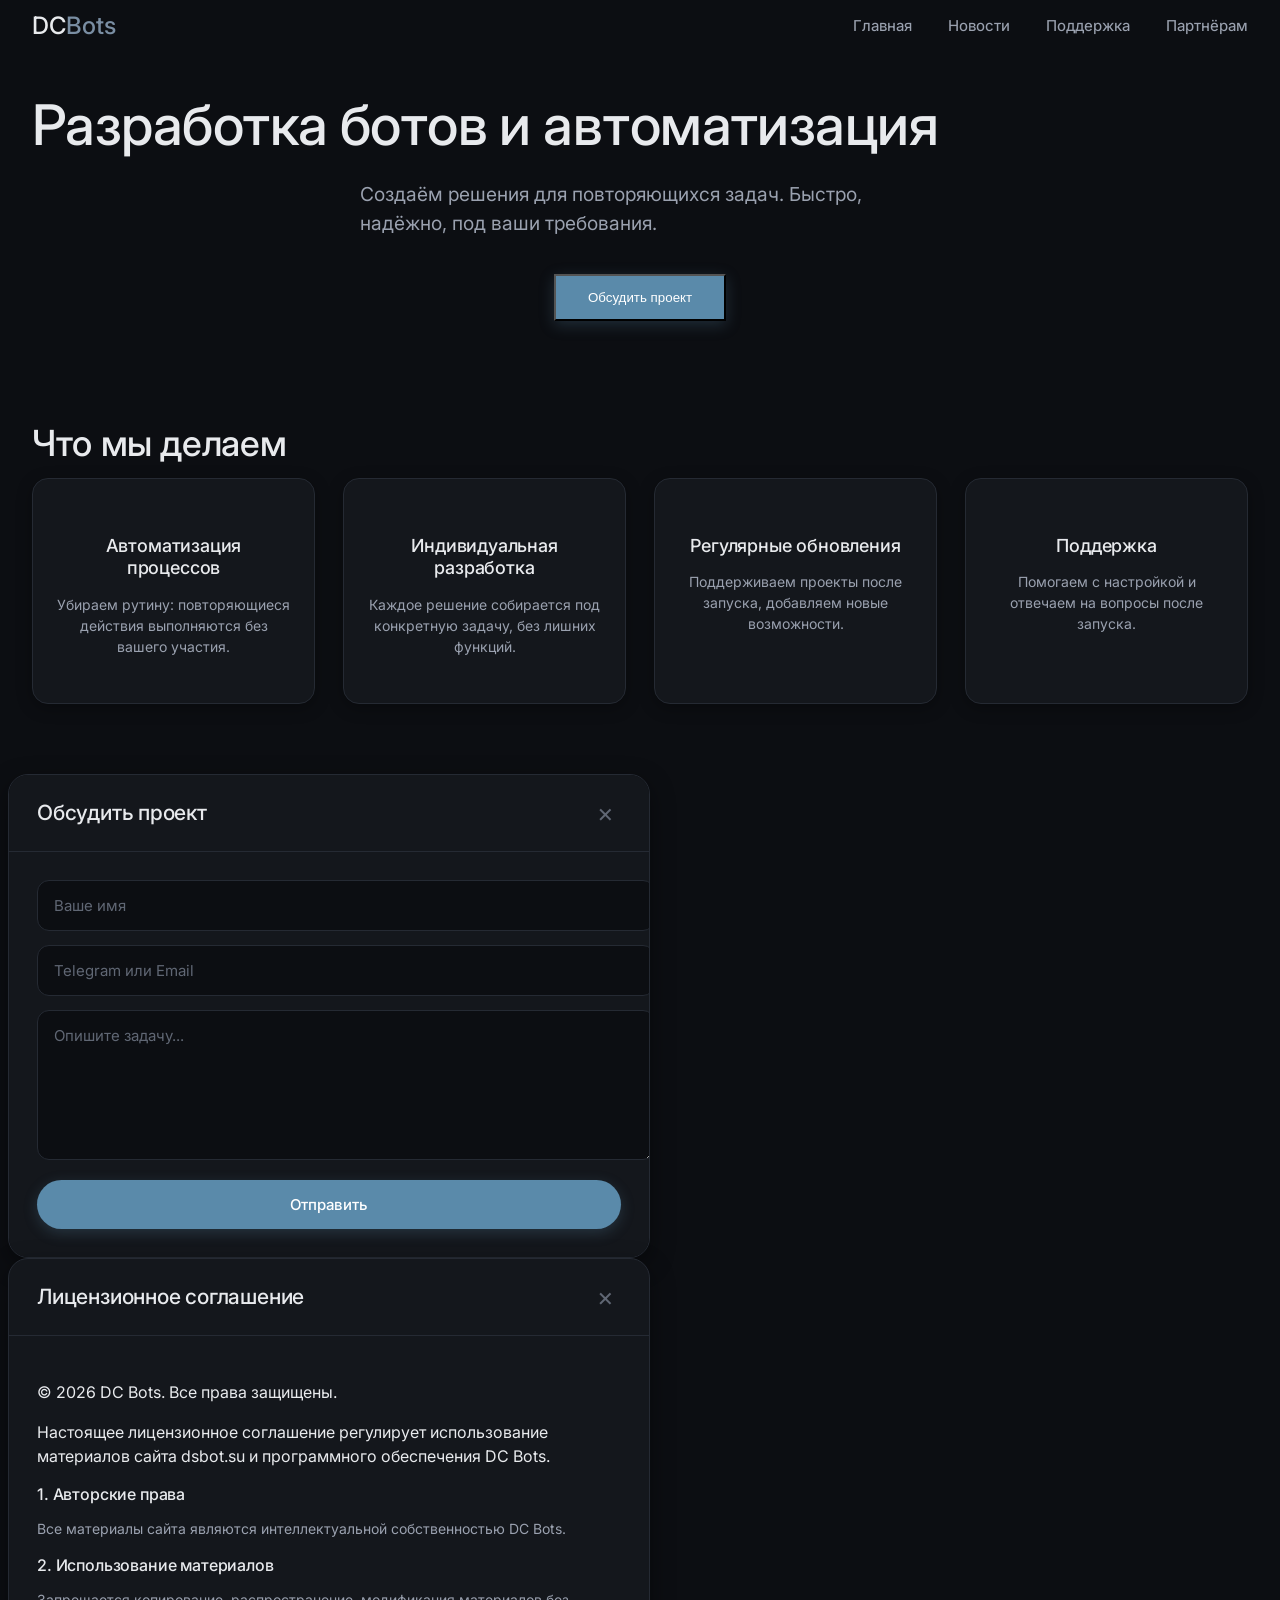
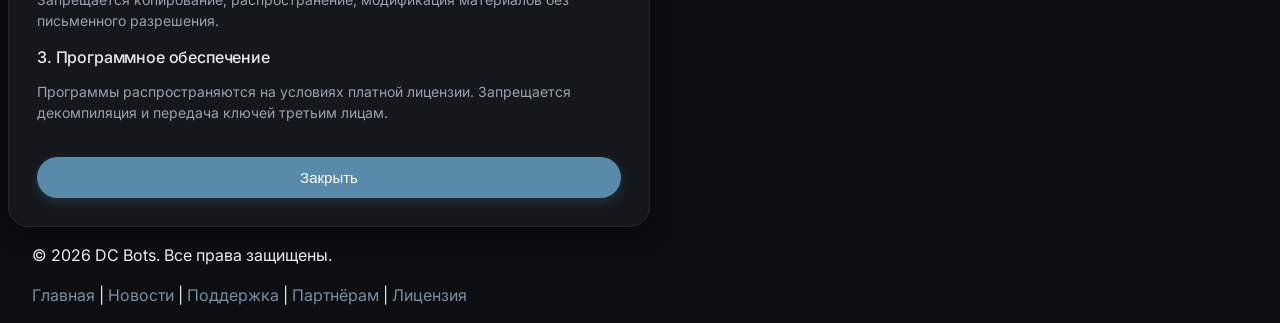
==== commit afa4900d: "Update index.html" ====
--- a/index.html
+++ b/index.html
@@ -22,7 +22,492 @@
     <link rel="preconnect" href="https://fonts.gstatic.com" crossorigin>
     <link href="https://fonts.googleapis.com/css2?family=Inter:ital,opsz,wght@0,14..32,100..900;1,14..32,100..900&display=swap" rel="stylesheet">
 
-    <link rel="stylesheet" href="css/style.css">
+    <style>
+        //сброс и переменные
+        * {
+            margin: 0;
+            padding: 0;
+            box-sizing: border-box;
+        }
+
+        :root {
+            --bg: #0c0e12;
+            --card: #14171c;
+            --card-hover: #181c23;
+            --border: #252a33;
+            --border-hover: #3a4150;
+            --text: #e8eaed;
+            --text-secondary: #9aa1af;
+            --text-muted: #606774;
+            --accent: #7a8ea3;
+            --accent-hover: #9aaec3;
+            --shadow: 0 4px 16px rgba(0, 0, 0, 0.3);
+            --shadow-hover: 0 8px 24px rgba(0, 0, 0, 0.4);
+        }
+
+        body {
+            font-family: 'Inter', -apple-system, BlinkMacSystemFont, 'Segoe UI', Roboto, sans-serif;
+            background: var(--bg);
+            color: var(--text);
+            line-height: 1.5;
+            min-height: 100vh;
+            -webkit-font-smoothing: antialiased;
+            -moz-osx-font-smoothing: grayscale;
+        }
+
+        .container {
+            max-width: 1280px;
+            margin: 0 auto;
+            padding: 0 24px;
+        }
+
+        h1, h2, h3, h4, h5, h6 {
+            font-weight: 500;
+            line-height: 1.25;
+            letter-spacing: -0.01em;
+            color: var(--text);
+        }
+
+        h1 {
+            font-size: clamp(2.25rem, 5vw, 3.5rem);
+            margin-bottom: 1.25rem;
+        }
+
+        h2 {
+            font-size: clamp(1.75rem, 3.5vw, 2.25rem);
+            margin-bottom: 0.75rem;
+        }
+
+        //шапка
+        .header {
+            position: fixed;
+            top: 0;
+            left: 0;
+            right: 0;
+            z-index: 1000;
+            padding: 14px 0;
+            background: rgba(12, 14, 18, 0.92);
+            backdrop-filter: blur(8px);
+            -webkit-backdrop-filter: blur(8px);
+            border-bottom: 1px solid var(--border);
+        }
+
+        .header-inner {
+            display: flex;
+            justify-content: space-between;
+            align-items: center;
+            flex-wrap: wrap;
+            gap: 24px;
+        }
+
+        .logo {
+            font-size: 24px;
+            font-weight: 500;
+            color: var(--text);
+            text-decoration: none;
+        }
+
+        .logo span {
+            color: var(--accent);
+        }
+
+        .nav {
+            display: flex;
+            gap: 36px;
+            flex-wrap: wrap;
+        }
+
+        .nav a {
+            color: var(--text-secondary);
+            text-decoration: none;
+            font-weight: 450;
+            font-size: 15px;
+            padding: 6px 0;
+            transition: color 0.2s;
+        }
+
+        .nav a:hover {
+            color: var(--text);
+        }
+
+        //кнопки
+        .btn {
+            display: inline-flex;
+            align-items: center;
+            justify-content: center;
+            padding: 10px 24px;
+            border-radius: 12px;
+            text-decoration: none;
+            font-weight: 450;
+            font-size: 15px;
+            transition: all 0.2s;
+            cursor: pointer;
+            border: none;
+            gap: 8px;
+            white-space: nowrap;
+        }
+
+        .btn-primary {
+            background: #5a8aaa;
+            color: #fff;
+            box-shadow: 0 4px 14px rgba(90, 138, 170, 0.25);
+            font-weight: 500;
+            padding: 14px 32px;
+        }
+
+        .btn-primary:hover {
+            background: #6e9ec0;
+            box-shadow: 0 6px 20px rgba(90, 138, 170, 0.4);
+        }
+
+        .btn-buy {
+            background: #5a8aaa;
+            color: #fff;
+            font-weight: 500;
+            padding: 12px 28px;
+            box-shadow: 0 4px 14px rgba(90, 138, 170, 0.25);
+            border-radius: 40px;
+            display: inline-flex;
+            align-items: center;
+            justify-content: center;
+            border: none;
+            cursor: pointer;
+            font-size: 15px;
+            transition: all 0.2s;
+        }
+
+        .btn-buy:hover {
+            background: #6e9ec0;
+            box-shadow: 0 6px 20px rgba(90, 138, 170, 0.4);
+        }
+
+        //главный экран
+        .hero {
+            padding: 150px 0 90px;
+            text-align: center;
+        }
+
+        .hero p {
+            font-size: 1.2rem;
+            color: var(--text-secondary);
+            max-width: 560px;
+            margin: 0 auto 36px;
+        }
+
+        .hero-buttons {
+            display: flex;
+            gap: 14px;
+            justify-content: center;
+            flex-wrap: wrap;
+        }
+
+        //секции
+        .section-title {
+            text-align: center;
+            margin-bottom: 48px;
+            color: var(--text);
+        }
+
+        .features {
+            padding: 70px 0;
+            background: transparent;
+        }
+
+        .features-grid {
+            display: grid;
+            grid-template-columns: repeat(auto-fit, minmax(250px, 1fr));
+            gap: 28px;
+        }
+
+        .feature-item {
+            text-align: center;
+            padding: 32px 24px;
+            background: var(--card);
+            border: 1px solid var(--border);
+            border-radius: 16px;
+            box-shadow: var(--shadow);
+            transition: all 0.3s ease;
+        }
+
+        .feature-item:hover {
+            border-color: var(--border-hover);
+            transform: translateY(-3px);
+            box-shadow: var(--shadow-hover);
+        }
+
+        .feature-item h4 {
+            margin-bottom: 10px;
+            font-size: 18px;
+        }
+
+        .feature-item p {
+            color: var(--text-secondary);
+            font-size: 14px;
+        }
+
+        //модальные окна
+        .modal {
+            display: none;
+            position: fixed;
+            z-index: 9999;
+            inset: 0;
+            background: rgba(0, 0, 0, 0.7);
+            backdrop-filter: blur(6px);
+            -webkit-backdrop-filter: blur(6px);
+            align-items: center;
+            justify-content: center;
+            padding: 24px;
+        }
+
+        .modal.active {
+            display: flex;
+        }
+
+        .modal-content {
+            background: var(--card);
+            width: 100%;
+            max-width: 640px;
+            max-height: calc(100vh - 48px);
+            overflow-y: auto;
+            border-radius: 20px;
+            border: 1px solid var(--border);
+            box-shadow: var(--shadow-hover);
+        }
+
+        .modal-header {
+            padding: 22px 28px;
+            border-bottom: 1px solid var(--border);
+            display: flex;
+            justify-content: space-between;
+            align-items: center;
+            gap: 16px;
+        }
+
+        .modal-header h2 {
+            font-size: 21px;
+            margin: 0;
+            font-weight: 500;
+            line-height: 1.3;
+        }
+
+        .close-modal {
+            color: var(--text-muted);
+            font-size: 26px;
+            cursor: pointer;
+            line-height: 1;
+            transition: color 0.2s, background 0.2s;
+            flex-shrink: 0;
+            user-select: none;
+            display: flex;
+            align-items: center;
+            justify-content: center;
+            width: 32px;
+            height: 32px;
+            border-radius: 8px;
+        }
+
+        .close-modal:hover {
+            color: var(--text);
+            background: var(--bg);
+        }
+
+        .modal-body {
+            padding: 28px;
+        }
+
+        .modal-body form {
+            display: flex;
+            flex-direction: column;
+            gap: 14px;
+        }
+
+        .modal-body input,
+        .modal-body textarea {
+            width: 100%;
+            padding: 14px 16px;
+            background: var(--bg);
+            border: 1px solid var(--border);
+            border-radius: 12px;
+            font-family: inherit;
+            font-size: 15px;
+            line-height: 1.4;
+            color: var(--text);
+            transition: border-color 0.2s;
+            display: block;
+        }
+
+        .modal-body input:focus,
+        .modal-body textarea:focus {
+            outline: none;
+            border-color: var(--accent);
+        }
+
+        .modal-body input::placeholder,
+        .modal-body textarea::placeholder {
+            color: var(--text-muted);
+            font-family: inherit;
+        }
+
+        .modal-body textarea {
+            resize: vertical;
+            min-height: 120px;
+            font-family: inherit;
+        }
+
+        .modal-body button[type="submit"] {
+            width: 100%;
+            background: #5a8aaa;
+            color: #fff;
+            border: none;
+            padding: 15px;
+            border-radius: 40px;
+            font-size: 15px;
+            font-weight: 500;
+            font-family: inherit;
+            cursor: pointer;
+            box-shadow: 0 4px 14px rgba(90, 138, 170, 0.25);
+            transition: all 0.2s;
+            margin-top: 6px;
+            display: block;
+        }
+
+        .modal-body button[type="submit"]:hover {
+            background: #6e9ec0;
+            box-shadow: 0 6px 20px rgba(90, 138, 170, 0.4);
+        }
+
+        //подвал
+        .footer {
+            border-top: 1px solid var(--border);
+            padding: 40px 0;
+            text-align: center;
+            color: var(--text-muted);
+            font-size: 14px;
+            background: transparent;
+        }
+
+        .footer a {
+            color: var(--accent);
+            text-decoration: none;
+            transition: color 0.2s;
+        }
+
+        .footer a:hover {
+            color: var(--accent-hover);
+            text-decoration: underline;
+        }
+
+        //лоадер
+        .loader-wrapper {
+            position: fixed;
+            top: 0;
+            left: 0;
+            width: 100%;
+            height: 100%;
+            background: var(--bg);
+            display: flex;
+            justify-content: center;
+            align-items: center;
+            z-index: 9998;
+            transition: opacity 0.4s ease, visibility 0.4s ease;
+        }
+
+        .loader {
+            text-align: center;
+        }
+
+        .loader-logo {
+            font-size: 48px;
+            font-weight: 300;
+            color: var(--accent);
+        }
+
+        .loader-text {
+            margin-top: 16px;
+            font-size: 16px;
+            color: var(--accent);
+        }
+
+        .loader-dots {
+            display: flex;
+            justify-content: center;
+            gap: 8px;
+            margin-top: 16px;
+        }
+
+        .loader-dot {
+            width: 10px;
+            height: 10px;
+            background: var(--accent);
+            border-radius: 50%;
+            animation: dotPulse 1.2s infinite;
+        }
+
+        .loader-dot:nth-child(2) {
+            animation-delay: 0.2s;
+        }
+
+        .loader-dot:nth-child(3) {
+            animation-delay: 0.4s;
+        }
+
+        @keyframes dotPulse {
+            0%, 100% {
+                opacity: 0.4;
+                transform: scale(1);
+            }
+            50% {
+                opacity: 1;
+                transform: scale(1.4);
+            }
+        }
+
+        .loader-wrapper.hide {
+            opacity: 0;
+            visibility: hidden;
+        }
+
+        //адаптив
+        @media (max-width: 768px) {
+            .container {
+                padding: 0 18px;
+            }
+
+            .hero {
+                padding: 130px 0 60px;
+            }
+
+            .header-inner {
+                flex-direction: column;
+                text-align: center;
+            }
+
+            .nav {
+                justify-content: center;
+                gap: 22px;
+            }
+
+            .features-grid {
+                grid-template-columns: 1fr;
+            }
+
+            .modal {
+                padding: 16px;
+            }
+
+            .modal-header {
+                padding: 18px 22px;
+            }
+
+            .modal-header h2 {
+                font-size: 19px;
+            }
+
+            .modal-body {
+                padding: 22px;
+            }
+        }
+    </style>
 </head>
 <body>
     <div class="loader-wrapper" id="loader">
@@ -63,7 +548,7 @@
             <h1>Разработка ботов и автоматизация</h1>
             <p>Создаём решения для повторяющихся задач. Быстро, надёжно, под ваши требования.</p>
             <div class="hero-buttons">
-                <button class="btn btn-primary" id="openIdeaModalBtn">Обсудить проект</button>
+                <button class="btn btn-primary" onclick="openModal('ideaModal')">Обсудить проект</button>
             </div>
         </div>
     </section>
@@ -126,7 +611,7 @@
                 <p style="color: var(--text-secondary); font-size: 14px;">Запрещается копирование, распространение, модификация материалов без письменного разрешения.</p>
                 <h3 style="font-size: 16px; margin: 16px 0 8px;">3. Программное обеспечение</h3>
                 <p style="color: var(--text-secondary); font-size: 14px;">Программы распространяются на условиях платной лицензии. Запрещается декомпиляция и передача ключей третьим лицам.</p>
-                <button class="btn-buy" style="width: 100%; margin-top: 20px;" onclick="closeModal('licenseModal')">Закрыть</button>
+                <button type="button" class="btn-buy" style="width: 100%; margin-top: 20px;" onclick="closeModal('licenseModal')">Закрыть</button>
             </div>
         </div>
     </div>
@@ -145,33 +630,35 @@
     </footer>
 
     <script>
-        //открытие модального окна
+        //открытие модального окна через класс
         function openModal(modalId) {
-            document.getElementById(modalId).style.display = 'flex';
+            const modal = document.getElementById(modalId);
+            if (!modal) return;
+            modal.classList.add('active');
             document.body.style.overflow = 'hidden';
         }
 
         //закрытие модального окна
         function closeModal(modalId) {
-            document.getElementById(modalId).style.display = 'none';
-            document.body.style.overflow = 'auto';
-        }
-
-        document.getElementById('openIdeaModalBtn').addEventListener('click', () => openModal('ideaModal'));
+            const modal = document.getElementById(modalId);
+            if (!modal) return;
+            modal.classList.remove('active');
+            document.body.style.overflow = '';
+        }
 
         //закрытие по клику на фон
         window.addEventListener('click', (e) => {
             if (e.target.classList.contains('modal')) {
-                e.target.style.display = 'none';
-                document.body.style.overflow = 'auto';
+                e.target.classList.remove('active');
+                document.body.style.overflow = '';
             }
         });
 
         //закрытие по Escape
         document.addEventListener('keydown', (e) => {
             if (e.key === 'Escape') {
-                document.querySelectorAll('.modal').forEach(m => { m.style.display = 'none'; });
-                document.body.style.overflow = 'auto';
+                document.querySelectorAll('.modal').forEach(m => m.classList.remove('active'));
+                document.body.style.overflow = '';
             }
         });
     </script>
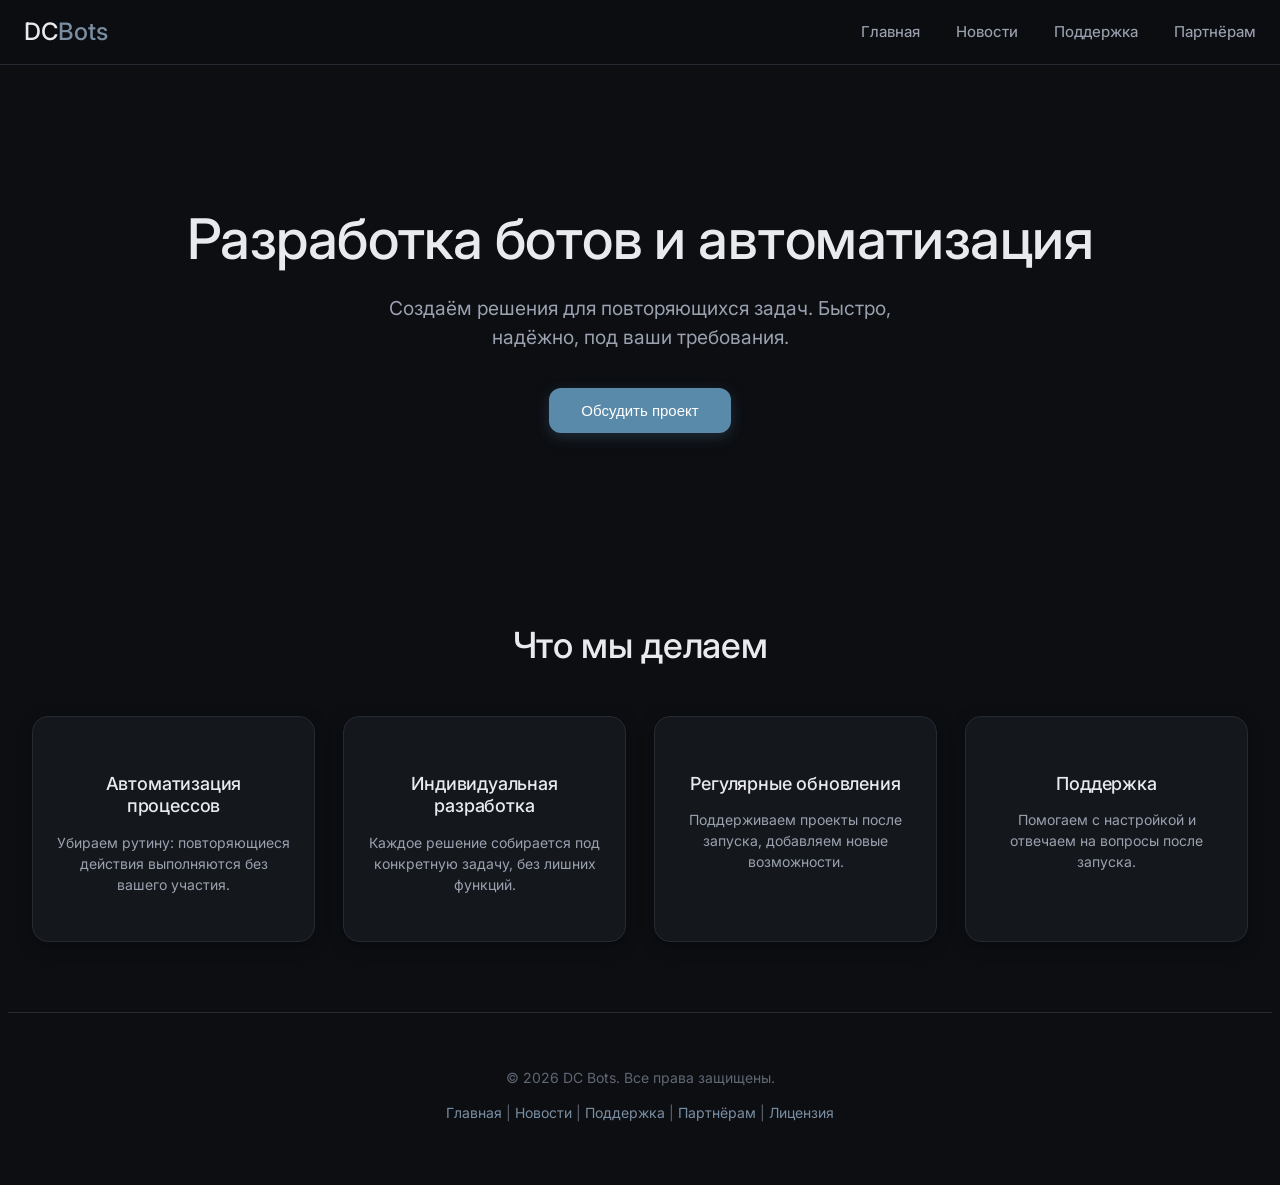
==== commit d9d56bbf: "Update index.html" ====
--- a/index.html
+++ b/index.html
@@ -22,492 +22,7 @@
     <link rel="preconnect" href="https://fonts.gstatic.com" crossorigin>
     <link href="https://fonts.googleapis.com/css2?family=Inter:ital,opsz,wght@0,14..32,100..900;1,14..32,100..900&display=swap" rel="stylesheet">
 
-    <style>
-        //сброс и переменные
-        * {
-            margin: 0;
-            padding: 0;
-            box-sizing: border-box;
-        }
-
-        :root {
-            --bg: #0c0e12;
-            --card: #14171c;
-            --card-hover: #181c23;
-            --border: #252a33;
-            --border-hover: #3a4150;
-            --text: #e8eaed;
-            --text-secondary: #9aa1af;
-            --text-muted: #606774;
-            --accent: #7a8ea3;
-            --accent-hover: #9aaec3;
-            --shadow: 0 4px 16px rgba(0, 0, 0, 0.3);
-            --shadow-hover: 0 8px 24px rgba(0, 0, 0, 0.4);
-        }
-
-        body {
-            font-family: 'Inter', -apple-system, BlinkMacSystemFont, 'Segoe UI', Roboto, sans-serif;
-            background: var(--bg);
-            color: var(--text);
-            line-height: 1.5;
-            min-height: 100vh;
-            -webkit-font-smoothing: antialiased;
-            -moz-osx-font-smoothing: grayscale;
-        }
-
-        .container {
-            max-width: 1280px;
-            margin: 0 auto;
-            padding: 0 24px;
-        }
-
-        h1, h2, h3, h4, h5, h6 {
-            font-weight: 500;
-            line-height: 1.25;
-            letter-spacing: -0.01em;
-            color: var(--text);
-        }
-
-        h1 {
-            font-size: clamp(2.25rem, 5vw, 3.5rem);
-            margin-bottom: 1.25rem;
-        }
-
-        h2 {
-            font-size: clamp(1.75rem, 3.5vw, 2.25rem);
-            margin-bottom: 0.75rem;
-        }
-
-        //шапка
-        .header {
-            position: fixed;
-            top: 0;
-            left: 0;
-            right: 0;
-            z-index: 1000;
-            padding: 14px 0;
-            background: rgba(12, 14, 18, 0.92);
-            backdrop-filter: blur(8px);
-            -webkit-backdrop-filter: blur(8px);
-            border-bottom: 1px solid var(--border);
-        }
-
-        .header-inner {
-            display: flex;
-            justify-content: space-between;
-            align-items: center;
-            flex-wrap: wrap;
-            gap: 24px;
-        }
-
-        .logo {
-            font-size: 24px;
-            font-weight: 500;
-            color: var(--text);
-            text-decoration: none;
-        }
-
-        .logo span {
-            color: var(--accent);
-        }
-
-        .nav {
-            display: flex;
-            gap: 36px;
-            flex-wrap: wrap;
-        }
-
-        .nav a {
-            color: var(--text-secondary);
-            text-decoration: none;
-            font-weight: 450;
-            font-size: 15px;
-            padding: 6px 0;
-            transition: color 0.2s;
-        }
-
-        .nav a:hover {
-            color: var(--text);
-        }
-
-        //кнопки
-        .btn {
-            display: inline-flex;
-            align-items: center;
-            justify-content: center;
-            padding: 10px 24px;
-            border-radius: 12px;
-            text-decoration: none;
-            font-weight: 450;
-            font-size: 15px;
-            transition: all 0.2s;
-            cursor: pointer;
-            border: none;
-            gap: 8px;
-            white-space: nowrap;
-        }
-
-        .btn-primary {
-            background: #5a8aaa;
-            color: #fff;
-            box-shadow: 0 4px 14px rgba(90, 138, 170, 0.25);
-            font-weight: 500;
-            padding: 14px 32px;
-        }
-
-        .btn-primary:hover {
-            background: #6e9ec0;
-            box-shadow: 0 6px 20px rgba(90, 138, 170, 0.4);
-        }
-
-        .btn-buy {
-            background: #5a8aaa;
-            color: #fff;
-            font-weight: 500;
-            padding: 12px 28px;
-            box-shadow: 0 4px 14px rgba(90, 138, 170, 0.25);
-            border-radius: 40px;
-            display: inline-flex;
-            align-items: center;
-            justify-content: center;
-            border: none;
-            cursor: pointer;
-            font-size: 15px;
-            transition: all 0.2s;
-        }
-
-        .btn-buy:hover {
-            background: #6e9ec0;
-            box-shadow: 0 6px 20px rgba(90, 138, 170, 0.4);
-        }
-
-        //главный экран
-        .hero {
-            padding: 150px 0 90px;
-            text-align: center;
-        }
-
-        .hero p {
-            font-size: 1.2rem;
-            color: var(--text-secondary);
-            max-width: 560px;
-            margin: 0 auto 36px;
-        }
-
-        .hero-buttons {
-            display: flex;
-            gap: 14px;
-            justify-content: center;
-            flex-wrap: wrap;
-        }
-
-        //секции
-        .section-title {
-            text-align: center;
-            margin-bottom: 48px;
-            color: var(--text);
-        }
-
-        .features {
-            padding: 70px 0;
-            background: transparent;
-        }
-
-        .features-grid {
-            display: grid;
-            grid-template-columns: repeat(auto-fit, minmax(250px, 1fr));
-            gap: 28px;
-        }
-
-        .feature-item {
-            text-align: center;
-            padding: 32px 24px;
-            background: var(--card);
-            border: 1px solid var(--border);
-            border-radius: 16px;
-            box-shadow: var(--shadow);
-            transition: all 0.3s ease;
-        }
-
-        .feature-item:hover {
-            border-color: var(--border-hover);
-            transform: translateY(-3px);
-            box-shadow: var(--shadow-hover);
-        }
-
-        .feature-item h4 {
-            margin-bottom: 10px;
-            font-size: 18px;
-        }
-
-        .feature-item p {
-            color: var(--text-secondary);
-            font-size: 14px;
-        }
-
-        //модальные окна
-        .modal {
-            display: none;
-            position: fixed;
-            z-index: 9999;
-            inset: 0;
-            background: rgba(0, 0, 0, 0.7);
-            backdrop-filter: blur(6px);
-            -webkit-backdrop-filter: blur(6px);
-            align-items: center;
-            justify-content: center;
-            padding: 24px;
-        }
-
-        .modal.active {
-            display: flex;
-        }
-
-        .modal-content {
-            background: var(--card);
-            width: 100%;
-            max-width: 640px;
-            max-height: calc(100vh - 48px);
-            overflow-y: auto;
-            border-radius: 20px;
-            border: 1px solid var(--border);
-            box-shadow: var(--shadow-hover);
-        }
-
-        .modal-header {
-            padding: 22px 28px;
-            border-bottom: 1px solid var(--border);
-            display: flex;
-            justify-content: space-between;
-            align-items: center;
-            gap: 16px;
-        }
-
-        .modal-header h2 {
-            font-size: 21px;
-            margin: 0;
-            font-weight: 500;
-            line-height: 1.3;
-        }
-
-        .close-modal {
-            color: var(--text-muted);
-            font-size: 26px;
-            cursor: pointer;
-            line-height: 1;
-            transition: color 0.2s, background 0.2s;
-            flex-shrink: 0;
-            user-select: none;
-            display: flex;
-            align-items: center;
-            justify-content: center;
-            width: 32px;
-            height: 32px;
-            border-radius: 8px;
-        }
-
-        .close-modal:hover {
-            color: var(--text);
-            background: var(--bg);
-        }
-
-        .modal-body {
-            padding: 28px;
-        }
-
-        .modal-body form {
-            display: flex;
-            flex-direction: column;
-            gap: 14px;
-        }
-
-        .modal-body input,
-        .modal-body textarea {
-            width: 100%;
-            padding: 14px 16px;
-            background: var(--bg);
-            border: 1px solid var(--border);
-            border-radius: 12px;
-            font-family: inherit;
-            font-size: 15px;
-            line-height: 1.4;
-            color: var(--text);
-            transition: border-color 0.2s;
-            display: block;
-        }
-
-        .modal-body input:focus,
-        .modal-body textarea:focus {
-            outline: none;
-            border-color: var(--accent);
-        }
-
-        .modal-body input::placeholder,
-        .modal-body textarea::placeholder {
-            color: var(--text-muted);
-            font-family: inherit;
-        }
-
-        .modal-body textarea {
-            resize: vertical;
-            min-height: 120px;
-            font-family: inherit;
-        }
-
-        .modal-body button[type="submit"] {
-            width: 100%;
-            background: #5a8aaa;
-            color: #fff;
-            border: none;
-            padding: 15px;
-            border-radius: 40px;
-            font-size: 15px;
-            font-weight: 500;
-            font-family: inherit;
-            cursor: pointer;
-            box-shadow: 0 4px 14px rgba(90, 138, 170, 0.25);
-            transition: all 0.2s;
-            margin-top: 6px;
-            display: block;
-        }
-
-        .modal-body button[type="submit"]:hover {
-            background: #6e9ec0;
-            box-shadow: 0 6px 20px rgba(90, 138, 170, 0.4);
-        }
-
-        //подвал
-        .footer {
-            border-top: 1px solid var(--border);
-            padding: 40px 0;
-            text-align: center;
-            color: var(--text-muted);
-            font-size: 14px;
-            background: transparent;
-        }
-
-        .footer a {
-            color: var(--accent);
-            text-decoration: none;
-            transition: color 0.2s;
-        }
-
-        .footer a:hover {
-            color: var(--accent-hover);
-            text-decoration: underline;
-        }
-
-        //лоадер
-        .loader-wrapper {
-            position: fixed;
-            top: 0;
-            left: 0;
-            width: 100%;
-            height: 100%;
-            background: var(--bg);
-            display: flex;
-            justify-content: center;
-            align-items: center;
-            z-index: 9998;
-            transition: opacity 0.4s ease, visibility 0.4s ease;
-        }
-
-        .loader {
-            text-align: center;
-        }
-
-        .loader-logo {
-            font-size: 48px;
-            font-weight: 300;
-            color: var(--accent);
-        }
-
-        .loader-text {
-            margin-top: 16px;
-            font-size: 16px;
-            color: var(--accent);
-        }
-
-        .loader-dots {
-            display: flex;
-            justify-content: center;
-            gap: 8px;
-            margin-top: 16px;
-        }
-
-        .loader-dot {
-            width: 10px;
-            height: 10px;
-            background: var(--accent);
-            border-radius: 50%;
-            animation: dotPulse 1.2s infinite;
-        }
-
-        .loader-dot:nth-child(2) {
-            animation-delay: 0.2s;
-        }
-
-        .loader-dot:nth-child(3) {
-            animation-delay: 0.4s;
-        }
-
-        @keyframes dotPulse {
-            0%, 100% {
-                opacity: 0.4;
-                transform: scale(1);
-            }
-            50% {
-                opacity: 1;
-                transform: scale(1.4);
-            }
-        }
-
-        .loader-wrapper.hide {
-            opacity: 0;
-            visibility: hidden;
-        }
-
-        //адаптив
-        @media (max-width: 768px) {
-            .container {
-                padding: 0 18px;
-            }
-
-            .hero {
-                padding: 130px 0 60px;
-            }
-
-            .header-inner {
-                flex-direction: column;
-                text-align: center;
-            }
-
-            .nav {
-                justify-content: center;
-                gap: 22px;
-            }
-
-            .features-grid {
-                grid-template-columns: 1fr;
-            }
-
-            .modal {
-                padding: 16px;
-            }
-
-            .modal-header {
-                padding: 18px 22px;
-            }
-
-            .modal-header h2 {
-                font-size: 19px;
-            }
-
-            .modal-body {
-                padding: 22px;
-            }
-        }
-    </style>
+    <link rel="stylesheet" href="css/style.css">
 </head>
 <body>
     <div class="loader-wrapper" id="loader">
@@ -548,7 +63,7 @@
             <h1>Разработка ботов и автоматизация</h1>
             <p>Создаём решения для повторяющихся задач. Быстро, надёжно, под ваши требования.</p>
             <div class="hero-buttons">
-                <button class="btn btn-primary" onclick="openModal('ideaModal')">Обсудить проект</button>
+                <button class="btn btn-primary" id="openIdeaModalBtn">Обсудить проект</button>
             </div>
         </div>
     </section>
@@ -611,7 +126,7 @@
                 <p style="color: var(--text-secondary); font-size: 14px;">Запрещается копирование, распространение, модификация материалов без письменного разрешения.</p>
                 <h3 style="font-size: 16px; margin: 16px 0 8px;">3. Программное обеспечение</h3>
                 <p style="color: var(--text-secondary); font-size: 14px;">Программы распространяются на условиях платной лицензии. Запрещается декомпиляция и передача ключей третьим лицам.</p>
-                <button type="button" class="btn-buy" style="width: 100%; margin-top: 20px;" onclick="closeModal('licenseModal')">Закрыть</button>
+                <button class="btn-buy" style="width: 100%; margin-top: 20px;" onclick="closeModal('licenseModal')">Закрыть</button>
             </div>
         </div>
     </div>
@@ -630,35 +145,33 @@
     </footer>
 
     <script>
-        //открытие модального окна через класс
+        //открытие модального окна
         function openModal(modalId) {
-            const modal = document.getElementById(modalId);
-            if (!modal) return;
-            modal.classList.add('active');
+            document.getElementById(modalId).style.display = 'flex';
             document.body.style.overflow = 'hidden';
         }
 
         //закрытие модального окна
         function closeModal(modalId) {
-            const modal = document.getElementById(modalId);
-            if (!modal) return;
-            modal.classList.remove('active');
-            document.body.style.overflow = '';
+            document.getElementById(modalId).style.display = 'none';
+            document.body.style.overflow = 'auto';
         }
+
+        document.getElementById('openIdeaModalBtn').addEventListener('click', () => openModal('ideaModal'));
 
         //закрытие по клику на фон
         window.addEventListener('click', (e) => {
             if (e.target.classList.contains('modal')) {
-                e.target.classList.remove('active');
-                document.body.style.overflow = '';
+                e.target.style.display = 'none';
+                document.body.style.overflow = 'auto';
             }
         });
 
         //закрытие по Escape
         document.addEventListener('keydown', (e) => {
             if (e.key === 'Escape') {
-                document.querySelectorAll('.modal').forEach(m => m.classList.remove('active'));
-                document.body.style.overflow = '';
+                document.querySelectorAll('.modal').forEach(m => { m.style.display = 'none'; });
+                document.body.style.overflow = 'auto';
             }
         });
     </script>
--- a/css/style.css
+++ b/css/style.css
@@ -0,0 +1,505 @@
+//основные стили сайта DC Bots
+* {
+    margin: 0;
+    padding: 0;
+    box-sizing: border-box;
+}
+
+:root {
+    --bg: #0c0e12;
+    --card: #14171c;
+    --card-hover: #181c23;
+    --border: #252a33;
+    --border-hover: #3a4150;
+    --text: #e8eaed;
+    --text-secondary: #9aa1af;
+    --text-muted: #606774;
+    --accent: #7a8ea3;
+    --accent-hover: #9aaec3;
+    --cta: #4a5a6a;
+    --cta-hover: #5a6e80;
+    --shadow: 0 4px 16px rgba(0, 0, 0, 0.3);
+    --shadow-hover: 0 8px 24px rgba(0, 0, 0, 0.4);
+}
+
+body {
+    font-family: 'Inter', -apple-system, BlinkMacSystemFont, 'Segoe UI', Roboto, sans-serif;
+    background: var(--bg);
+    color: var(--text);
+    line-height: 1.5;
+    min-height: 100vh;
+    -webkit-font-smoothing: antialiased;
+    -moz-osx-font-smoothing: grayscale;
+}
+
+.container {
+    max-width: 1280px;
+    margin: 0 auto;
+    padding: 0 24px;
+}
+
+h1, h2, h3, h4, h5, h6 {
+    font-weight: 500;
+    line-height: 1.25;
+    letter-spacing: -0.01em;
+    color: var(--text);
+}
+
+h1 {
+    font-size: clamp(2.25rem, 5vw, 3.5rem);
+    margin-bottom: 1.25rem;
+}
+
+h2 {
+    font-size: clamp(1.75rem, 3.5vw, 2.25rem);
+    margin-bottom: 0.75rem;
+}
+
+.header {
+    position: fixed;
+    top: 0;
+    left: 0;
+    right: 0;
+    z-index: 1000;
+    padding: 14px 0;
+    background: rgba(12, 14, 18, 0.92);
+    backdrop-filter: blur(8px);
+    -webkit-backdrop-filter: blur(8px);
+    border-bottom: 1px solid var(--border);
+}
+
+.header-inner {
+    display: flex;
+    justify-content: space-between;
+    align-items: center;
+    flex-wrap: wrap;
+    gap: 24px;
+}
+
+.logo {
+    font-size: 24px;
+    font-weight: 500;
+    color: var(--text);
+    text-decoration: none;
+}
+
+.logo span {
+    color: var(--accent);
+}
+
+.nav {
+    display: flex;
+    gap: 36px;
+    flex-wrap: wrap;
+}
+
+.nav a {
+    color: var(--text-secondary);
+    text-decoration: none;
+    font-weight: 450;
+    font-size: 15px;
+    padding: 6px 0;
+    transition: color 0.2s;
+}
+
+.nav a:hover {
+    color: var(--text);
+}
+
+.btn {
+    display: inline-flex;
+    align-items: center;
+    justify-content: center;
+    padding: 10px 24px;
+    border-radius: 12px;
+    text-decoration: none;
+    font-weight: 450;
+    font-size: 15px;
+    transition: all 0.2s;
+    cursor: pointer;
+    border: none;
+    gap: 8px;
+    white-space: nowrap;
+}
+
+.btn-primary {
+    background: var(--accent);
+    color: #0c0e12;
+}
+
+.btn-primary:hover {
+    background: var(--accent-hover);
+    transform: translateY(-1px);
+    box-shadow: var(--shadow);
+}
+
+.btn-outline {
+    background: transparent;
+    border: 1px solid var(--border);
+    color: var(--text);
+}
+
+.btn-outline:hover {
+    border-color: var(--border-hover);
+    background: var(--card);
+}
+
+.btn-buy {
+    background: #5a8aaa;
+    color: #fff;
+    font-weight: 500;
+    padding: 12px 28px;
+    box-shadow: 0 4px 14px rgba(90, 138, 170, 0.25);
+    border-radius: 40px;
+    display: inline-flex;
+    align-items: center;
+    justify-content: center;
+    border: none;
+    cursor: pointer;
+    font-size: 15px;
+    transition: all 0.2s;
+}
+
+.btn-buy:hover {
+    background: #6e9ec0;
+    transform: translateY(-2px);
+    box-shadow: 0 6px 20px rgba(90, 138, 170, 0.4);
+}
+
+.hero {
+    padding: 150px 0 90px;
+    text-align: center;
+}
+
+.hero p {
+    font-size: 1.2rem;
+    color: var(--text-secondary);
+    max-width: 560px;
+    margin: 0 auto 36px;
+}
+
+.hero-buttons {
+    display: flex;
+    gap: 14px;
+    justify-content: center;
+    flex-wrap: wrap;
+}
+
+.hero-buttons .btn-primary {
+    background: #5a8aaa;
+    color: #fff;
+    box-shadow: 0 4px 14px rgba(90, 138, 170, 0.25);
+    font-weight: 500;
+    padding: 14px 32px;
+}
+
+.hero-buttons .btn-primary:hover {
+    background: #6e9ec0;
+    box-shadow: 0 6px 20px rgba(90, 138, 170, 0.4);
+}
+
+.section-title {
+    text-align: center;
+    margin-bottom: 48px;
+    color: var(--text);
+}
+
+.features {
+    padding: 70px 0;
+    background: transparent;
+}
+
+.features-grid {
+    display: grid;
+    grid-template-columns: repeat(auto-fit, minmax(250px, 1fr));
+    gap: 28px;
+}
+
+.feature-item {
+    text-align: center;
+    padding: 32px 24px;
+    background: var(--card);
+    border: 1px solid var(--border);
+    border-radius: 16px;
+    box-shadow: var(--shadow);
+    transition: all 0.3s ease;
+}
+
+.feature-item:hover {
+    border-color: var(--border-hover);
+    transform: translateY(-3px);
+    box-shadow: var(--shadow-hover);
+}
+
+.feature-item h4 {
+    margin-bottom: 10px;
+    font-size: 18px;
+}
+
+.feature-item p {
+    color: var(--text-secondary);
+    font-size: 14px;
+}
+
+.modal {
+    display: none;
+    position: fixed;
+    z-index: 9999;
+    left: 0;
+    top: 0;
+    width: 100%;
+    height: 100%;
+    background: rgba(0, 0, 0, 0.7);
+    backdrop-filter: blur(6px);
+    -webkit-backdrop-filter: blur(6px);
+    align-items: center;
+    justify-content: center;
+    padding: 24px;
+}
+
+.modal-content {
+    background: var(--card);
+    width: 100%;
+    max-width: 520px;
+    max-height: 85vh;
+    overflow-y: auto;
+    border-radius: 20px;
+    border: 1px solid var(--border);
+    box-shadow: var(--shadow-hover);
+}
+
+.modal-header {
+    padding: 20px 24px;
+    border-bottom: 1px solid var(--border);
+    display: flex;
+    justify-content: space-between;
+    align-items: center;
+    gap: 16px;
+}
+
+.modal-header h2 {
+    font-size: 20px;
+    margin: 0;
+    font-weight: 500;
+    line-height: 1.3;
+}
+
+.close-modal {
+    color: var(--text-muted);
+    font-size: 26px;
+    cursor: pointer;
+    line-height: 1;
+    transition: color 0.2s;
+    flex-shrink: 0;
+    user-select: none;
+}
+
+.close-modal:hover {
+    color: var(--text);
+}
+
+.modal-body {
+    padding: 24px;
+}
+
+.modal-body form {
+    display: flex;
+    flex-direction: column;
+    gap: 12px;
+}
+
+.modal-body input,
+.modal-body textarea,
+.modal-body select {
+    width: 100%;
+    padding: 13px 16px;
+    background: var(--bg);
+    border: 1px solid var(--border);
+    border-radius: 12px;
+    font-family: inherit;
+    font-size: 15px;
+    line-height: 1.4;
+    color: var(--text);
+    transition: border-color 0.2s;
+}
+
+.modal-body input:focus,
+.modal-body textarea:focus,
+.modal-body select:focus {
+    outline: none;
+    border-color: var(--accent);
+}
+
+.modal-body input::placeholder,
+.modal-body textarea::placeholder {
+    color: var(--text-muted);
+    font-family: inherit;
+}
+
+.modal-body select {
+    appearance: none;
+    -webkit-appearance: none;
+    background-image: url("data:image/svg+xml,%3Csvg xmlns='http://www.w3.org/2000/svg' width='12' height='8' viewBox='0 0 12 8'%3E%3Cpath fill='%23606774' d='M6 8L0 0h12z'/%3E%3C/svg%3E");
+    background-repeat: no-repeat;
+    background-position: right 16px center;
+    padding-right: 40px;
+    cursor: pointer;
+}
+
+.modal-body textarea {
+    resize: vertical;
+    min-height: 110px;
+    font-family: inherit;
+}
+
+.modal-body button[type="submit"],
+.modal-body button:not(.close-modal) {
+    width: 100%;
+    background: #5a8aaa;
+    color: #fff;
+    border: none;
+    padding: 14px;
+    border-radius: 40px;
+    font-size: 15px;
+    font-weight: 500;
+    font-family: inherit;
+    cursor: pointer;
+    box-shadow: 0 4px 14px rgba(90, 138, 170, 0.25);
+    transition: all 0.2s;
+    margin-top: 4px;
+}
+
+.modal-body button[type="submit"]:hover,
+.modal-body button:not(.close-modal):hover {
+    background: #6e9ec0;
+    box-shadow: 0 6px 20px rgba(90, 138, 170, 0.4);
+}
+
+.footer {
+    border-top: 1px solid var(--border);
+    padding: 40px 0;
+    text-align: center;
+    color: var(--text-muted);
+    font-size: 14px;
+    background: transparent;
+}
+
+.footer a {
+    color: var(--accent);
+    text-decoration: none;
+    transition: color 0.2s;
+}
+
+.footer a:hover {
+    color: var(--accent-hover);
+    text-decoration: underline;
+}
+
+.loader-wrapper {
+    position: fixed;
+    top: 0;
+    left: 0;
+    width: 100%;
+    height: 100%;
+    background: var(--bg);
+    display: flex;
+    justify-content: center;
+    align-items: center;
+    z-index: 9998;
+    transition: opacity 0.4s ease, visibility 0.4s ease;
+}
+
+.loader {
+    text-align: center;
+}
+
+.loader-logo {
+    font-size: 48px;
+    font-weight: 300;
+    color: var(--accent);
+}
+
+.loader-text {
+    margin-top: 16px;
+    font-size: 16px;
+    color: var(--accent);
+}
+
+.loader-dots {
+    display: flex;
+    justify-content: center;
+    gap: 8px;
+    margin-top: 16px;
+}
+
+.loader-dot {
+    width: 10px;
+    height: 10px;
+    background: var(--accent);
+    border-radius: 50%;
+    animation: dotPulse 1.2s infinite;
+}
+
+.loader-dot:nth-child(2) {
+    animation-delay: 0.2s;
+}
+
+.loader-dot:nth-child(3) {
+    animation-delay: 0.4s;
+}
+
+@keyframes dotPulse {
+    0%, 100% {
+        opacity: 0.4;
+        transform: scale(1);
+    }
+    50% {
+        opacity: 1;
+        transform: scale(1.4);
+    }
+}
+
+.loader-wrapper.hide {
+    opacity: 0;
+    visibility: hidden;
+}
+
+@media (max-width: 768px) {
+    .container {
+        padding: 0 18px;
+    }
+
+    .hero {
+        padding: 130px 0 60px;
+    }
+
+    .header-inner {
+        flex-direction: column;
+        text-align: center;
+    }
+
+    .nav {
+        justify-content: center;
+        gap: 22px;
+    }
+
+    .features-grid {
+        grid-template-columns: 1fr;
+    }
+
+    .modal {
+        padding: 16px;
+    }
+
+    .modal-content {
+        max-height: 90vh;
+    }
+
+    .modal-header {
+        padding: 18px 20px;
+    }
+
+    .modal-body {
+        padding: 20px;
+    }
+}
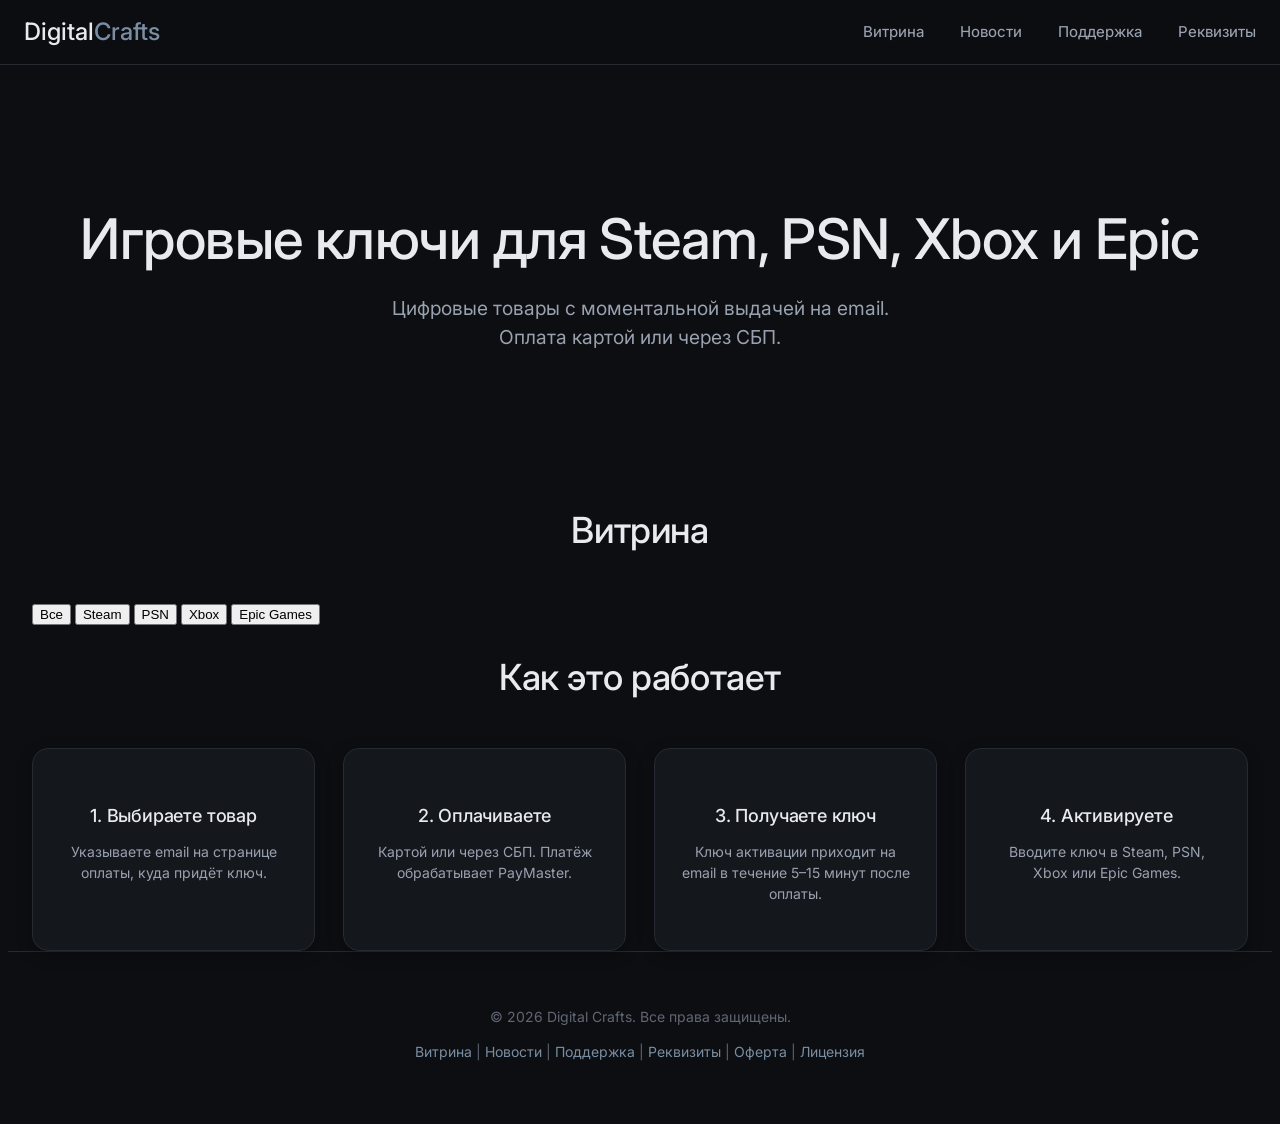
==== commit ec43414e: "Update index.html" ====
--- a/index.html
+++ b/index.html
@@ -3,20 +3,19 @@
 <head>
     <meta charset="UTF-8">
     <meta name="viewport" content="width=device-width, initial-scale=1.0">
-    <title>DC Bots</title>
-    <meta name="description" content="DC Bots — разработка ботов и автоматизация процессов.">
-    <meta name="keywords" content="автоматизация, боты, макросы, разработка">
-    <meta name="author" content="DC Bots">
+    <title>Digital Crafts — игровые ключи</title>
+    <meta name="description" content="Digital Crafts — цифровые товары: ключи активации для Steam, PSN, Xbox, Epic Games. Быстрая выдача на email.">
+    <meta name="keywords" content="игровые ключи, steam, psn, xbox, epic games, digital crafts">
+    <meta name="author" content="Digital Crafts">
     <meta name="robots" content="index, follow">
+    <link rel="canonical" href="https://www.dsbot.su/">
 
     <link rel="icon" type="image/png" sizes="96x96" href="/favicon-96x96.png">
     <link rel="icon" type="image/svg+xml" href="/favicon.svg">
     <link rel="shortcut icon" href="/favicon.ico">
     <link rel="apple-touch-icon" sizes="180x180" href="/apple-touch-icon.png">
-    <meta name="apple-mobile-web-app-title" content="DC Bots">
+    <meta name="apple-mobile-web-app-title" content="Digital Crafts">
     <link rel="manifest" href="/site.webmanifest">
-
-    <link rel="canonical" href="https://www.dsbot.su/">
 
     <link rel="preconnect" href="https://fonts.googleapis.com">
     <link rel="preconnect" href="https://fonts.gstatic.com" crossorigin>
@@ -28,7 +27,7 @@
     <div class="loader-wrapper" id="loader">
         <div class="loader">
             <div class="loader-logo">DC</div>
-            <div class="loader-text">DC Bots</div>
+            <div class="loader-text">Digital Crafts</div>
             <div class="loader-dots">
                 <div class="loader-dot"></div>
                 <div class="loader-dot"></div>
@@ -36,7 +35,6 @@
             </div>
         </div>
     </div>
-
     <script>
         //скрытие лоадера после загрузки
         window.addEventListener('load', function() {
@@ -48,68 +46,60 @@
 
     <header class="header">
         <div class="container header-inner">
-            <a href="index.html" class="logo">DC<span>Bots</span></a>
+            <a href="index.html" class="logo">Digital<span>Crafts</span></a>
             <div class="nav">
-                <a href="index.html">Главная</a>
+                <a href="index.html" class="active">Витрина</a>
                 <a href="news.html">Новости</a>
                 <a href="support.html">Поддержка</a>
-                <a href="partners.html">Партнёрам</a>
+                <a href="contacts.html">Реквизиты</a>
             </div>
         </div>
     </header>
 
     <section class="hero">
         <div class="container">
-            <h1>Разработка ботов и автоматизация</h1>
-            <p>Создаём решения для повторяющихся задач. Быстро, надёжно, под ваши требования.</p>
-            <div class="hero-buttons">
-                <button class="btn btn-primary" id="openIdeaModalBtn">Обсудить проект</button>
-            </div>
+            <h1>Игровые ключи для Steam, PSN, Xbox и Epic</h1>
+            <p>Цифровые товары с моментальной выдачей на email. Оплата картой или через СБП.</p>
         </div>
     </section>
 
-    <section class="features">
+    <section class="catalog">
         <div class="container">
-            <h2 class="section-title">Что мы делаем</h2>
+            <h2 class="section-title">Витрина</h2>
+            <div class="filters" id="platformFilters">
+                <button class="filter-btn active" data-platform="all">Все</button>
+                <button class="filter-btn" data-platform="Steam">Steam</button>
+                <button class="filter-btn" data-platform="PSN">PSN</button>
+                <button class="filter-btn" data-platform="Xbox">Xbox</button>
+                <button class="filter-btn" data-platform="Epic Games">Epic Games</button>
+            </div>
+            <div class="product-grid" id="productGrid"></div>
+        </div>
+    </section>
+
+    <section class="info-section">
+        <div class="container">
+            <h2 class="section-title">Как это работает</h2>
             <div class="features-grid">
                 <div class="feature-item">
-                    <h4>Автоматизация процессов</h4>
-                    <p>Убираем рутину: повторяющиеся действия выполняются без вашего участия.</p>
+                    <h4>1. Выбираете товар</h4>
+                    <p>Указываете email на странице оплаты, куда придёт ключ.</p>
                 </div>
                 <div class="feature-item">
-                    <h4>Индивидуальная разработка</h4>
-                    <p>Каждое решение собирается под конкретную задачу, без лишних функций.</p>
+                    <h4>2. Оплачиваете</h4>
+                    <p>Картой или через СБП. Платёж обрабатывает PayMaster.</p>
                 </div>
                 <div class="feature-item">
-                    <h4>Регулярные обновления</h4>
-                    <p>Поддерживаем проекты после запуска, добавляем новые возможности.</p>
+                    <h4>3. Получаете ключ</h4>
+                    <p>Ключ активации приходит на email в течение 5–15 минут после оплаты.</p>
                 </div>
                 <div class="feature-item">
-                    <h4>Поддержка</h4>
-                    <p>Помогаем с настройкой и отвечаем на вопросы после запуска.</p>
+                    <h4>4. Активируете</h4>
+                    <p>Вводите ключ в Steam, PSN, Xbox или Epic Games.</p>
                 </div>
             </div>
         </div>
     </section>
-
-    <div id="ideaModal" class="modal">
-        <div class="modal-content">
-            <div class="modal-header">
-                <h2>Обсудить проект</h2>
-                <span class="close-modal" onclick="closeModal('ideaModal')">&times;</span>
-            </div>
-            <div class="modal-body">
-                <form action="https://formsubmit.co/cheltypo@gmail.com" method="POST">
-                    <input type="hidden" name="_subject" value="Новая заявка с сайта DC Bots">
-                    <input type="hidden" name="_captcha" value="false">
-                    <input type="text" name="name" placeholder="Ваше имя" required>
-                    <input type="text" name="contact" placeholder="Telegram или Email" required>
-                    <textarea name="message" placeholder="Опишите задачу..." required></textarea>
-                    <button type="submit">Отправить</button>
-                </form>
-            </div>
-        </div>
-    </div>
 
     <div id="licenseModal" class="modal">
         <div class="modal-content">
@@ -118,14 +108,12 @@
                 <span class="close-modal" onclick="closeModal('licenseModal')">&times;</span>
             </div>
             <div class="modal-body">
-                <p style="margin-bottom: 16px;">© 2026 DC Bots. Все права защищены.</p>
-                <p style="margin-bottom: 16px;">Настоящее лицензионное соглашение регулирует использование материалов сайта dsbot.su и программного обеспечения DC Bots.</p>
+                <p style="margin-bottom: 16px;">© 2026 Digital Crafts. Все права защищены.</p>
+                <p style="margin-bottom: 16px;">Настоящее лицензионное соглашение регулирует использование материалов сайта dsbot.su.</p>
                 <h3 style="font-size: 16px; margin: 16px 0 8px;">1. Авторские права</h3>
-                <p style="color: var(--text-secondary); font-size: 14px;">Все материалы сайта являются интеллектуальной собственностью DC Bots.</p>
+                <p style="color: var(--text-secondary); font-size: 14px;">Все материалы сайта являются интеллектуальной собственностью Digital Crafts.</p>
                 <h3 style="font-size: 16px; margin: 16px 0 8px;">2. Использование материалов</h3>
                 <p style="color: var(--text-secondary); font-size: 14px;">Запрещается копирование, распространение, модификация материалов без письменного разрешения.</p>
-                <h3 style="font-size: 16px; margin: 16px 0 8px;">3. Программное обеспечение</h3>
-                <p style="color: var(--text-secondary); font-size: 14px;">Программы распространяются на условиях платной лицензии. Запрещается декомпиляция и передача ключей третьим лицам.</p>
                 <button class="btn-buy" style="width: 100%; margin-top: 20px;" onclick="closeModal('licenseModal')">Закрыть</button>
             </div>
         </div>
@@ -133,41 +121,34 @@
 
     <footer class="footer">
         <div class="container">
-            <p>© 2026 DC Bots. Все права защищены.</p>
+            <p>© 2026 Digital Crafts. Все права защищены.</p>
             <p style="margin-top: 10px;">
-                <a href="index.html">Главная</a> |
+                <a href="index.html">Витрина</a> |
                 <a href="news.html">Новости</a> |
                 <a href="support.html">Поддержка</a> |
-                <a href="partners.html">Партнёрам</a> |
+                <a href="contacts.html">Реквизиты</a> |
+                <a href="offer.html">Оферта</a> |
                 <a href="#" onclick="openModal('licenseModal'); return false;">Лицензия</a>
             </p>
         </div>
     </footer>
 
+    <script src="js/cart.js"></script>
     <script>
-        //открытие модального окна
         function openModal(modalId) {
             document.getElementById(modalId).style.display = 'flex';
             document.body.style.overflow = 'hidden';
         }
-
-        //закрытие модального окна
         function closeModal(modalId) {
             document.getElementById(modalId).style.display = 'none';
             document.body.style.overflow = 'auto';
         }
-
-        document.getElementById('openIdeaModalBtn').addEventListener('click', () => openModal('ideaModal'));
-
-        //закрытие по клику на фон
         window.addEventListener('click', (e) => {
             if (e.target.classList.contains('modal')) {
                 e.target.style.display = 'none';
                 document.body.style.overflow = 'auto';
             }
         });
-
-        //закрытие по Escape
         document.addEventListener('keydown', (e) => {
             if (e.key === 'Escape') {
                 document.querySelectorAll('.modal').forEach(m => { m.style.display = 'none'; });
--- a/css/style.css
+++ b/css/style.css
@@ -260,7 +260,7 @@
 .modal-content {
     background: var(--card);
     width: 100%;
-    max-width: 520px;
+    max-width: 720px;
     max-height: 85vh;
     overflow-y: auto;
     border-radius: 20px;
@@ -269,7 +269,7 @@
 }
 
 .modal-header {
-    padding: 20px 24px;
+    padding: 22px 28px;
     border-bottom: 1px solid var(--border);
     display: flex;
     justify-content: space-between;
@@ -299,20 +299,22 @@
 }
 
 .modal-body {
-    padding: 24px;
+    padding: 28px;
 }
 
 .modal-body form {
     display: flex;
     flex-direction: column;
-    gap: 12px;
+    gap: 14px;
+    max-width: 420px;
+    margin: 0 auto;
+    width: 100%;
 }
 
 .modal-body input,
-.modal-body textarea,
-.modal-body select {
-    width: 100%;
-    padding: 13px 16px;
+.modal-body textarea {
+    width: 100%;
+    padding: 14px 16px;
     background: var(--bg);
     border: 1px solid var(--border);
     border-radius: 12px;
@@ -321,11 +323,11 @@
     line-height: 1.4;
     color: var(--text);
     transition: border-color 0.2s;
+    display: block;
 }
 
 .modal-body input:focus,
-.modal-body textarea:focus,
-.modal-body select:focus {
+.modal-body textarea:focus {
     outline: none;
     border-color: var(--accent);
 }
@@ -336,24 +338,13 @@
     font-family: inherit;
 }
 
-.modal-body select {
-    appearance: none;
-    -webkit-appearance: none;
-    background-image: url("data:image/svg+xml,%3Csvg xmlns='http://www.w3.org/2000/svg' width='12' height='8' viewBox='0 0 12 8'%3E%3Cpath fill='%23606774' d='M6 8L0 0h12z'/%3E%3C/svg%3E");
-    background-repeat: no-repeat;
-    background-position: right 16px center;
-    padding-right: 40px;
-    cursor: pointer;
-}
-
 .modal-body textarea {
     resize: vertical;
     min-height: 110px;
     font-family: inherit;
 }
 
-.modal-body button[type="submit"],
-.modal-body button:not(.close-modal) {
+.modal-body button[type="submit"] {
     width: 100%;
     background: #5a8aaa;
     color: #fff;
@@ -369,8 +360,7 @@
     margin-top: 4px;
 }
 
-.modal-body button[type="submit"]:hover,
-.modal-body button:not(.close-modal):hover {
+.modal-body button[type="submit"]:hover {
     background: #6e9ec0;
     box-shadow: 0 6px 20px rgba(90, 138, 170, 0.4);
 }
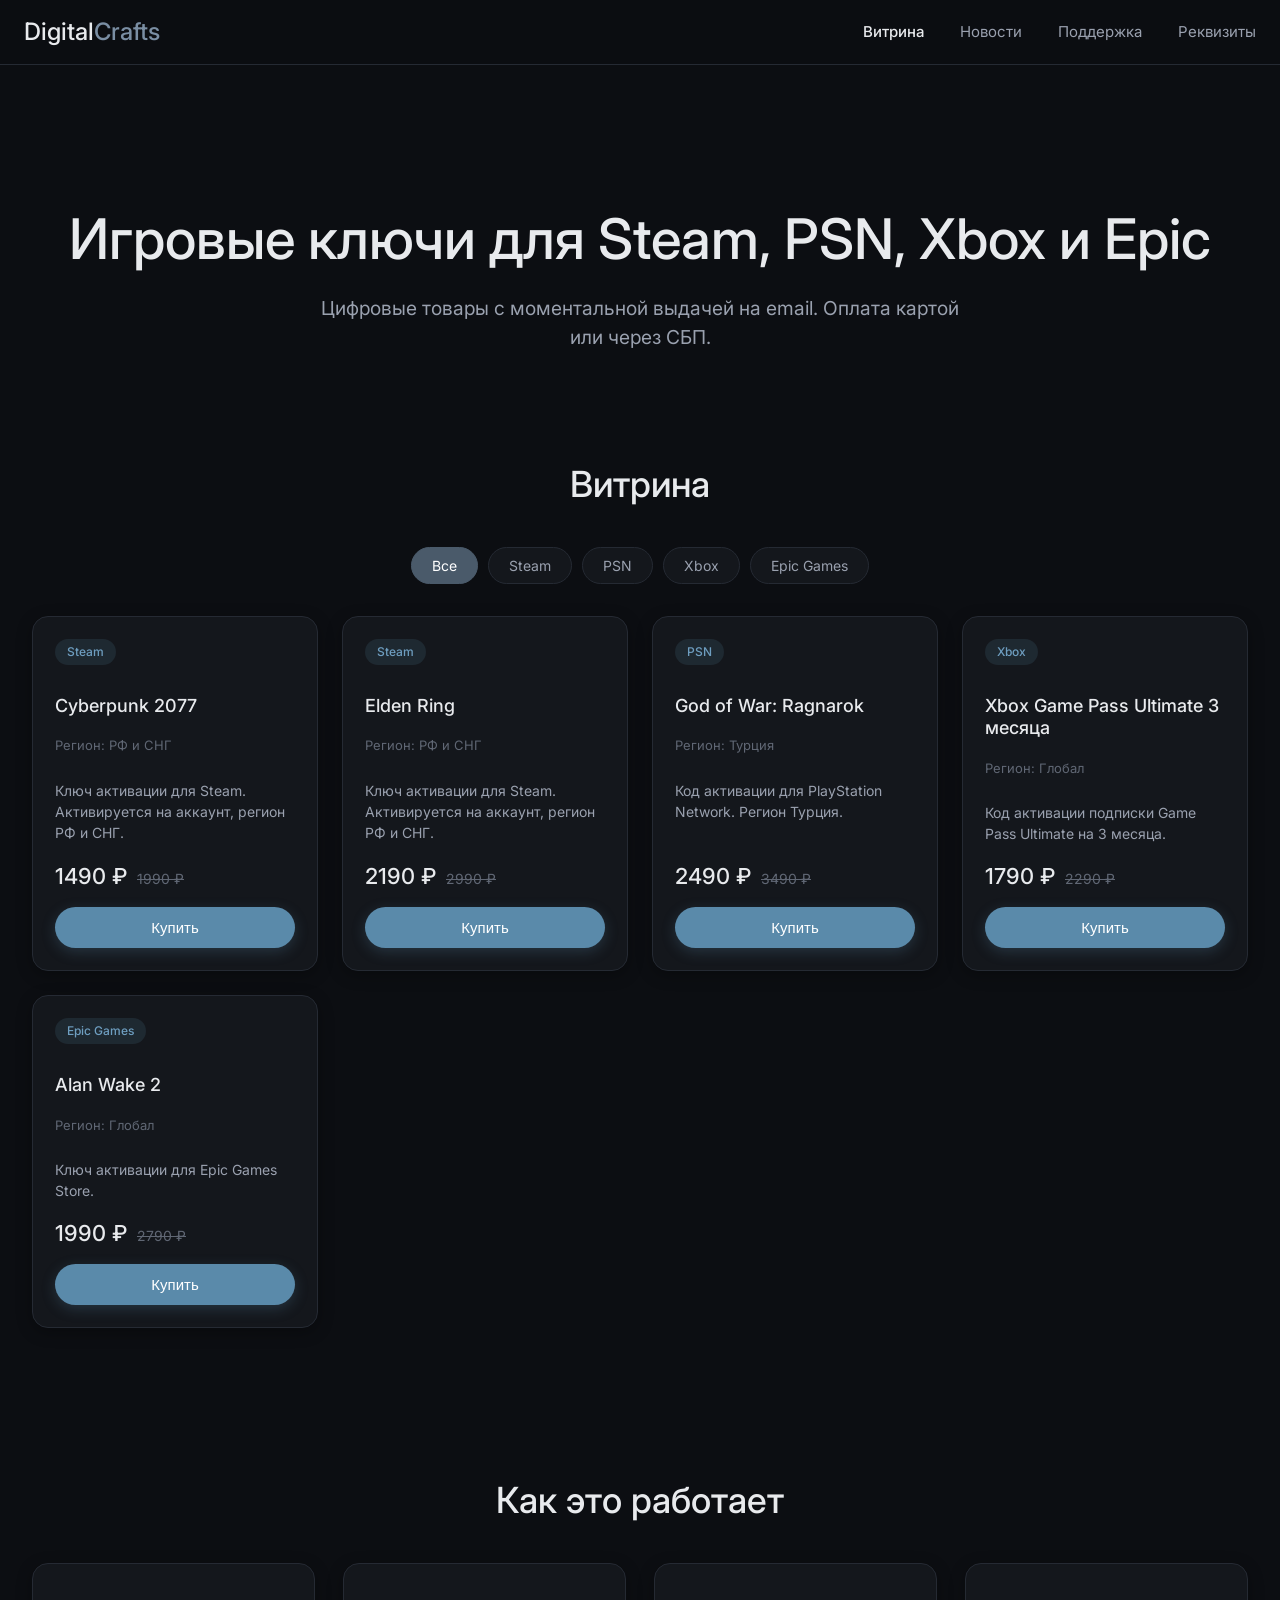
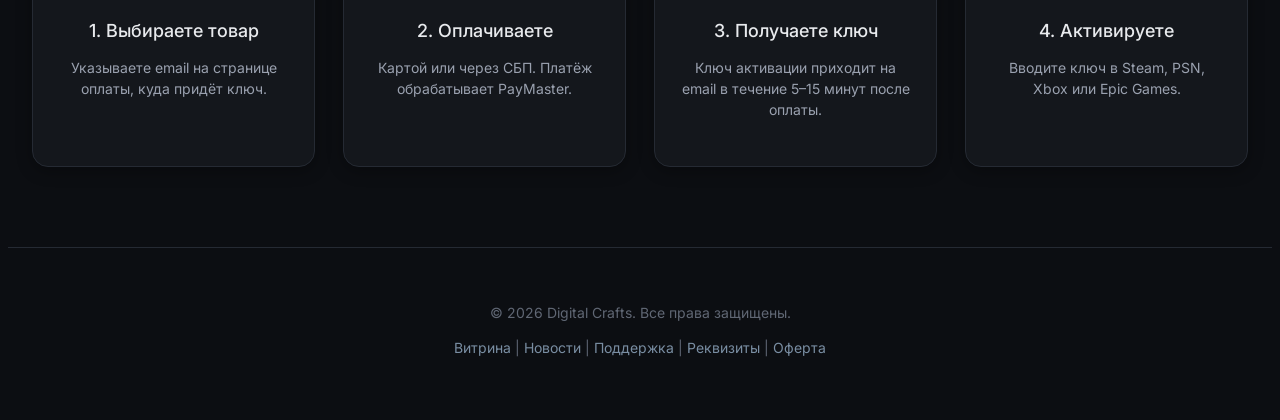
==== commit 0cec6588: "Update index.html" ====
--- a/index.html
+++ b/index.html
@@ -13,9 +13,6 @@
     <link rel="icon" type="image/png" sizes="96x96" href="/favicon-96x96.png">
     <link rel="icon" type="image/svg+xml" href="/favicon.svg">
     <link rel="shortcut icon" href="/favicon.ico">
-    <link rel="apple-touch-icon" sizes="180x180" href="/apple-touch-icon.png">
-    <meta name="apple-mobile-web-app-title" content="Digital Crafts">
-    <link rel="manifest" href="/site.webmanifest">
 
     <link rel="preconnect" href="https://fonts.googleapis.com">
     <link rel="preconnect" href="https://fonts.gstatic.com" crossorigin>
@@ -24,26 +21,6 @@
     <link rel="stylesheet" href="css/style.css">
 </head>
 <body>
-    <div class="loader-wrapper" id="loader">
-        <div class="loader">
-            <div class="loader-logo">DC</div>
-            <div class="loader-text">Digital Crafts</div>
-            <div class="loader-dots">
-                <div class="loader-dot"></div>
-                <div class="loader-dot"></div>
-                <div class="loader-dot"></div>
-            </div>
-        </div>
-    </div>
-    <script>
-        //скрытие лоадера после загрузки
-        window.addEventListener('load', function() {
-            const loader = document.getElementById('loader');
-            loader.classList.add('hide');
-            setTimeout(() => loader.remove(), 400);
-        });
-    </script>
-
     <header class="header">
         <div class="container header-inner">
             <a href="index.html" class="logo">Digital<span>Crafts</span></a>
@@ -101,24 +78,6 @@
         </div>
     </section>
 
-    <div id="licenseModal" class="modal">
-        <div class="modal-content">
-            <div class="modal-header">
-                <h2>Лицензионное соглашение</h2>
-                <span class="close-modal" onclick="closeModal('licenseModal')">&times;</span>
-            </div>
-            <div class="modal-body">
-                <p style="margin-bottom: 16px;">© 2026 Digital Crafts. Все права защищены.</p>
-                <p style="margin-bottom: 16px;">Настоящее лицензионное соглашение регулирует использование материалов сайта dsbot.su.</p>
-                <h3 style="font-size: 16px; margin: 16px 0 8px;">1. Авторские права</h3>
-                <p style="color: var(--text-secondary); font-size: 14px;">Все материалы сайта являются интеллектуальной собственностью Digital Crafts.</p>
-                <h3 style="font-size: 16px; margin: 16px 0 8px;">2. Использование материалов</h3>
-                <p style="color: var(--text-secondary); font-size: 14px;">Запрещается копирование, распространение, модификация материалов без письменного разрешения.</p>
-                <button class="btn-buy" style="width: 100%; margin-top: 20px;" onclick="closeModal('licenseModal')">Закрыть</button>
-            </div>
-        </div>
-    </div>
-
     <footer class="footer">
         <div class="container">
             <p>© 2026 Digital Crafts. Все права защищены.</p>
@@ -127,34 +86,11 @@
                 <a href="news.html">Новости</a> |
                 <a href="support.html">Поддержка</a> |
                 <a href="contacts.html">Реквизиты</a> |
-                <a href="offer.html">Оферта</a> |
-                <a href="#" onclick="openModal('licenseModal'); return false;">Лицензия</a>
+                <a href="offer.html">Оферта</a>
             </p>
         </div>
     </footer>
 
     <script src="js/cart.js"></script>
-    <script>
-        function openModal(modalId) {
-            document.getElementById(modalId).style.display = 'flex';
-            document.body.style.overflow = 'hidden';
-        }
-        function closeModal(modalId) {
-            document.getElementById(modalId).style.display = 'none';
-            document.body.style.overflow = 'auto';
-        }
-        window.addEventListener('click', (e) => {
-            if (e.target.classList.contains('modal')) {
-                e.target.style.display = 'none';
-                document.body.style.overflow = 'auto';
-            }
-        });
-        document.addEventListener('keydown', (e) => {
-            if (e.key === 'Escape') {
-                document.querySelectorAll('.modal').forEach(m => { m.style.display = 'none'; });
-                document.body.style.overflow = 'auto';
-            }
-        });
-    </script>
 </body>
 </html>
--- a/css/style.css
+++ b/css/style.css
@@ -1,4 +1,4 @@
-//основные стили сайта DC Bots
+//основные стили сайта Digital Crafts
 * {
     margin: 0;
     padding: 0;
@@ -17,7 +17,6 @@
     --accent: #7a8ea3;
     --accent-hover: #9aaec3;
     --cta: #4a5a6a;
-    --cta-hover: #5a6e80;
     --shadow: 0 4px 16px rgba(0, 0, 0, 0.3);
     --shadow-hover: 0 8px 24px rgba(0, 0, 0, 0.4);
 }
@@ -38,10 +37,9 @@
     padding: 0 24px;
 }
 
-h1, h2, h3, h4, h5, h6 {
+h1, h2, h3, h4 {
     font-weight: 500;
     line-height: 1.25;
-    letter-spacing: -0.01em;
     color: var(--text);
 }
 
@@ -55,6 +53,7 @@
     margin-bottom: 0.75rem;
 }
 
+/*шапка*/
 .header {
     position: fixed;
     top: 0;
@@ -96,7 +95,6 @@
 .nav a {
     color: var(--text-secondary);
     text-decoration: none;
-    font-weight: 450;
     font-size: 15px;
     padding: 6px 0;
     transition: color 0.2s;
@@ -106,44 +104,12 @@
     color: var(--text);
 }
 
-.btn {
-    display: inline-flex;
-    align-items: center;
-    justify-content: center;
-    padding: 10px 24px;
-    border-radius: 12px;
-    text-decoration: none;
-    font-weight: 450;
-    font-size: 15px;
-    transition: all 0.2s;
-    cursor: pointer;
-    border: none;
-    gap: 8px;
-    white-space: nowrap;
-}
-
-.btn-primary {
-    background: var(--accent);
-    color: #0c0e12;
-}
-
-.btn-primary:hover {
-    background: var(--accent-hover);
-    transform: translateY(-1px);
-    box-shadow: var(--shadow);
-}
-
-.btn-outline {
-    background: transparent;
-    border: 1px solid var(--border);
-    color: var(--text);
-}
-
-.btn-outline:hover {
-    border-color: var(--border-hover);
-    background: var(--card);
-}
-
+.nav a.active {
+    color: var(--text);
+    font-weight: 500;
+}
+
+/*кнопки*/
 .btn-buy {
     background: #5a8aaa;
     color: #fff;
@@ -158,6 +124,7 @@
     cursor: pointer;
     font-size: 15px;
     transition: all 0.2s;
+    text-decoration: none;
 }
 
 .btn-buy:hover {
@@ -166,47 +133,137 @@
     box-shadow: 0 6px 20px rgba(90, 138, 170, 0.4);
 }
 
+/*главный блок*/
 .hero {
-    padding: 150px 0 90px;
+    padding: 150px 0 60px;
     text-align: center;
 }
 
 .hero p {
     font-size: 1.2rem;
     color: var(--text-secondary);
-    max-width: 560px;
-    margin: 0 auto 36px;
-}
-
-.hero-buttons {
-    display: flex;
-    gap: 14px;
+    max-width: 640px;
+    margin: 0 auto;
+}
+
+.section-title {
+    text-align: center;
+    margin-bottom: 40px;
+    color: var(--text);
+}
+
+/*витрина*/
+.catalog {
+    padding: 20px 0 80px;
+}
+
+.filters {
+    display: flex;
+    gap: 10px;
+    flex-wrap: wrap;
     justify-content: center;
-    flex-wrap: wrap;
-}
-
-.hero-buttons .btn-primary {
-    background: #5a8aaa;
+    margin-bottom: 32px;
+}
+
+.filter-btn {
+    padding: 9px 20px;
+    background: var(--card);
+    border: 1px solid var(--border);
+    color: var(--text-secondary);
+    border-radius: 40px;
+    font-size: 14px;
+    cursor: pointer;
+    font-family: inherit;
+    transition: all 0.2s;
+}
+
+.filter-btn:hover {
+    border-color: var(--border-hover);
+    color: var(--text);
+}
+
+.filter-btn.active {
+    background: var(--cta);
     color: #fff;
-    box-shadow: 0 4px 14px rgba(90, 138, 170, 0.25);
-    font-weight: 500;
-    padding: 14px 32px;
-}
-
-.hero-buttons .btn-primary:hover {
-    background: #6e9ec0;
-    box-shadow: 0 6px 20px rgba(90, 138, 170, 0.4);
-}
-
-.section-title {
-    text-align: center;
-    margin-bottom: 48px;
-    color: var(--text);
-}
-
-.features {
-    padding: 70px 0;
-    background: transparent;
+    border-color: var(--cta);
+}
+
+.product-grid {
+    display: grid;
+    grid-template-columns: repeat(auto-fill, minmax(260px, 1fr));
+    gap: 24px;
+}
+
+.product-card {
+    background: var(--card);
+    border: 1px solid var(--border);
+    border-radius: 16px;
+    padding: 22px;
+    box-shadow: var(--shadow);
+    display: flex;
+    flex-direction: column;
+    transition: all 0.25s;
+}
+
+.product-card:hover {
+    border-color: var(--border-hover);
+    transform: translateY(-3px);
+    box-shadow: var(--shadow-hover);
+}
+
+.product-badge {
+    display: inline-block;
+    background: rgba(90, 138, 170, 0.15);
+    color: #6e9ec0;
+    padding: 4px 12px;
+    border-radius: 40px;
+    font-size: 12px;
+    font-weight: 500;
+    margin-bottom: 12px;
+    width: fit-content;
+}
+
+.product-title {
+    font-size: 18px;
+    margin-bottom: 6px;
+}
+
+.product-region {
+    color: var(--text-muted);
+    font-size: 13px;
+    margin-bottom: 10px;
+}
+
+.product-desc {
+    color: var(--text-secondary);
+    font-size: 14px;
+    line-height: 1.5;
+    margin-bottom: 16px;
+    flex-grow: 1;
+}
+
+.product-price-row {
+    display: flex;
+    align-items: baseline;
+    gap: 10px;
+    margin-bottom: 14px;
+}
+
+.product-price {
+    font-size: 22px;
+    font-weight: 500;
+    color: var(--text);
+}
+
+.product-old-price {
+    font-size: 14px;
+    color: var(--text-muted);
+    text-decoration: line-through;
+}
+
+/*информационные блоки*/
+.info-section {
+    padding: 40px 0 80px;
 }
 
 .features-grid {
@@ -241,217 +298,251 @@
     font-size: 14px;
 }
 
-.modal {
-    display: none;
-    position: fixed;
-    z-index: 9999;
-    left: 0;
-    top: 0;
-    width: 100%;
-    height: 100%;
-    background: rgba(0, 0, 0, 0.7);
-    backdrop-filter: blur(6px);
-    -webkit-backdrop-filter: blur(6px);
-    align-items: center;
-    justify-content: center;
-    padding: 24px;
-}
-
-.modal-content {
+/*общие страницы*/
+.page {
+    padding: 130px 0 60px;
+}
+
+.page h1 {
+    text-align: center;
+    margin-bottom: 32px;
+}
+
+/*страница оплаты*/
+.payment-layout {
+    display: grid;
+    grid-template-columns: 1.2fr 1fr;
+    gap: 28px;
+    align-items: start;
+}
+
+.payment-cart,
+.payment-form {
     background: var(--card);
-    width: 100%;
-    max-width: 720px;
-    max-height: 85vh;
-    overflow-y: auto;
+    border: 1px solid var(--border);
     border-radius: 20px;
-    border: 1px solid var(--border);
-    box-shadow: var(--shadow-hover);
-}
-
-.modal-header {
-    padding: 22px 28px;
-    border-bottom: 1px solid var(--border);
+    padding: 26px;
+    box-shadow: var(--shadow);
+}
+
+.payment-cart h2,
+.payment-form h2 {
+    font-size: 18px;
+    margin-bottom: 18px;
+}
+
+.payment-item {
     display: flex;
     justify-content: space-between;
     align-items: center;
-    gap: 16px;
-}
-
-.modal-header h2 {
-    font-size: 20px;
-    margin: 0;
-    font-weight: 500;
-    line-height: 1.3;
-}
-
-.close-modal {
+    padding: 14px 0;
+    border-bottom: 1px solid var(--border);
+}
+
+.payment-item:last-child {
+    border-bottom: none;
+}
+
+.payment-item-meta {
     color: var(--text-muted);
-    font-size: 26px;
-    cursor: pointer;
-    line-height: 1;
-    transition: color 0.2s;
-    flex-shrink: 0;
-    user-select: none;
-}
-
-.close-modal:hover {
-    color: var(--text);
-}
-
-.modal-body {
-    padding: 28px;
-}
-
-.modal-body form {
-    display: flex;
-    flex-direction: column;
-    gap: 14px;
-    max-width: 420px;
-    margin: 0 auto;
+    font-size: 13px;
+    margin-top: 4px;
+}
+
+.payment-item-price {
+    color: var(--text);
+    font-weight: 500;
+}
+
+.payment-total {
+    display: flex;
+    justify-content: space-between;
+    align-items: center;
+    margin-top: 18px;
+    padding-top: 18px;
+    border-top: 1px solid var(--border);
+    font-size: 18px;
+}
+
+.payment-form label {
+    display: block;
+    color: var(--text-secondary);
+    font-size: 14px;
+    margin-bottom: 6px;
+}
+
+.payment-form input[type="email"] {
     width: 100%;
-}
-
-.modal-body input,
-.modal-body textarea {
-    width: 100%;
-    padding: 14px 16px;
+    padding: 13px 16px;
     background: var(--bg);
     border: 1px solid var(--border);
     border-radius: 12px;
     font-family: inherit;
     font-size: 15px;
-    line-height: 1.4;
-    color: var(--text);
-    transition: border-color 0.2s;
-    display: block;
-}
-
-.modal-body input:focus,
-.modal-body textarea:focus {
+    color: var(--text);
+}
+
+.payment-form input[type="email"]:focus {
     outline: none;
     border-color: var(--accent);
 }
 
-.modal-body input::placeholder,
-.modal-body textarea::placeholder {
+.checkbox-row {
+    display: flex;
+    align-items: center;
+    gap: 10px;
+    color: var(--text-secondary);
+    font-size: 14px;
+    margin: 6px 0 4px;
+}
+
+.checkbox-row a {
+    color: var(--accent);
+    text-decoration: none;
+}
+
+.checkbox-row a:hover {
+    text-decoration: underline;
+}
+
+.payment-note {
     color: var(--text-muted);
-    font-family: inherit;
-}
-
-.modal-body textarea {
-    resize: vertical;
-    min-height: 110px;
-    font-family: inherit;
-}
-
-.modal-body button[type="submit"] {
-    width: 100%;
-    background: #5a8aaa;
-    color: #fff;
-    border: none;
-    padding: 14px;
-    border-radius: 40px;
+    font-size: 12px;
+    text-align: center;
+    margin-top: 12px;
+}
+
+.payment-empty {
+    text-align: center;
+    padding: 60px 0;
+    color: var(--text-secondary);
+}
+
+/*юридические страницы*/
+.legal {
+    max-width: 820px;
+}
+
+.legal h1 {
+    text-align: left;
+    margin-bottom: 24px;
+}
+
+.legal h2 {
+    font-size: 20px;
+    margin: 28px 0 12px;
+}
+
+.legal p {
+    color: var(--text-secondary);
     font-size: 15px;
-    font-weight: 500;
-    font-family: inherit;
+    line-height: 1.7;
+    margin-bottom: 12px;
+}
+
+.legal strong {
+    color: var(--text);
+}
+
+/*поддержка*/
+.contact-grid {
+    display: grid;
+    grid-template-columns: repeat(auto-fit, minmax(220px, 1fr));
+    gap: 20px;
+    margin: 24px 0 40px;
+}
+
+.contact-card {
+    background: var(--card);
+    border: 1px solid var(--border);
+    border-radius: 16px;
+    padding: 22px;
+    text-align: center;
+}
+
+.contact-card h3 {
+    font-size: 16px;
+    margin-bottom: 8px;
+}
+
+.contact-card p {
+    color: var(--text-muted);
+    font-size: 13px;
+    margin-bottom: 10px;
+}
+
+.contact-card a {
+    color: var(--accent);
+    text-decoration: none;
+}
+
+.contact-card a:hover {
+    text-decoration: underline;
+}
+
+.faq-item {
+    background: var(--card);
+    border: 1px solid var(--border);
+    border-radius: 12px;
+    margin-bottom: 12px;
+    overflow: hidden;
+}
+
+.faq-question {
+    padding: 16px 20px;
     cursor: pointer;
-    box-shadow: 0 4px 14px rgba(90, 138, 170, 0.25);
-    transition: all 0.2s;
-    margin-top: 4px;
-}
-
-.modal-body button[type="submit"]:hover {
-    background: #6e9ec0;
-    box-shadow: 0 6px 20px rgba(90, 138, 170, 0.4);
-}
-
+    display: flex;
+    justify-content: space-between;
+    align-items: center;
+    font-weight: 500;
+}
+
+.faq-question:hover {
+    background: var(--card-hover);
+}
+
+.faq-icon {
+    color: var(--accent);
+    font-size: 20px;
+}
+
+.faq-answer {
+    padding: 0 20px;
+    max-height: 0;
+    overflow: hidden;
+    transition: all 0.3s;
+    color: var(--text-secondary);
+    font-size: 14px;
+}
+
+.faq-item.active .faq-answer {
+    padding: 0 20px 20px;
+    max-height: 240px;
+}
+
+/*подвал*/
 .footer {
     border-top: 1px solid var(--border);
     padding: 40px 0;
     text-align: center;
     color: var(--text-muted);
     font-size: 14px;
-    background: transparent;
 }
 
 .footer a {
     color: var(--accent);
     text-decoration: none;
-    transition: color 0.2s;
 }
 
 .footer a:hover {
-    color: var(--accent-hover);
     text-decoration: underline;
 }
 
-.loader-wrapper {
-    position: fixed;
-    top: 0;
-    left: 0;
-    width: 100%;
-    height: 100%;
-    background: var(--bg);
-    display: flex;
-    justify-content: center;
-    align-items: center;
-    z-index: 9998;
-    transition: opacity 0.4s ease, visibility 0.4s ease;
-}
-
-.loader {
-    text-align: center;
-}
-
-.loader-logo {
-    font-size: 48px;
-    font-weight: 300;
-    color: var(--accent);
-}
-
-.loader-text {
-    margin-top: 16px;
-    font-size: 16px;
-    color: var(--accent);
-}
-
-.loader-dots {
-    display: flex;
-    justify-content: center;
-    gap: 8px;
-    margin-top: 16px;
-}
-
-.loader-dot {
-    width: 10px;
-    height: 10px;
-    background: var(--accent);
-    border-radius: 50%;
-    animation: dotPulse 1.2s infinite;
-}
-
-.loader-dot:nth-child(2) {
-    animation-delay: 0.2s;
-}
-
-.loader-dot:nth-child(3) {
-    animation-delay: 0.4s;
-}
-
-@keyframes dotPulse {
-    0%, 100% {
-        opacity: 0.4;
-        transform: scale(1);
-    }
-    50% {
-        opacity: 1;
-        transform: scale(1.4);
-    }
-}
-
-.loader-wrapper.hide {
-    opacity: 0;
-    visibility: hidden;
+/*адаптив*/
+@media (max-width: 900px) {
+    .payment-layout {
+        grid-template-columns: 1fr;
+    }
 }
 
 @media (max-width: 768px) {
@@ -460,7 +551,7 @@
     }
 
     .hero {
-        padding: 130px 0 60px;
+        padding: 130px 0 40px;
     }
 
     .header-inner {
@@ -477,19 +568,11 @@
         grid-template-columns: 1fr;
     }
 
-    .modal {
-        padding: 16px;
-    }
-
-    .modal-content {
-        max-height: 90vh;
-    }
-
-    .modal-header {
-        padding: 18px 20px;
-    }
-
-    .modal-body {
-        padding: 20px;
-    }
-}
+    .page h1 {
+        text-align: center;
+    }
+
+    .legal h1 {
+        text-align: left;
+    }
+}
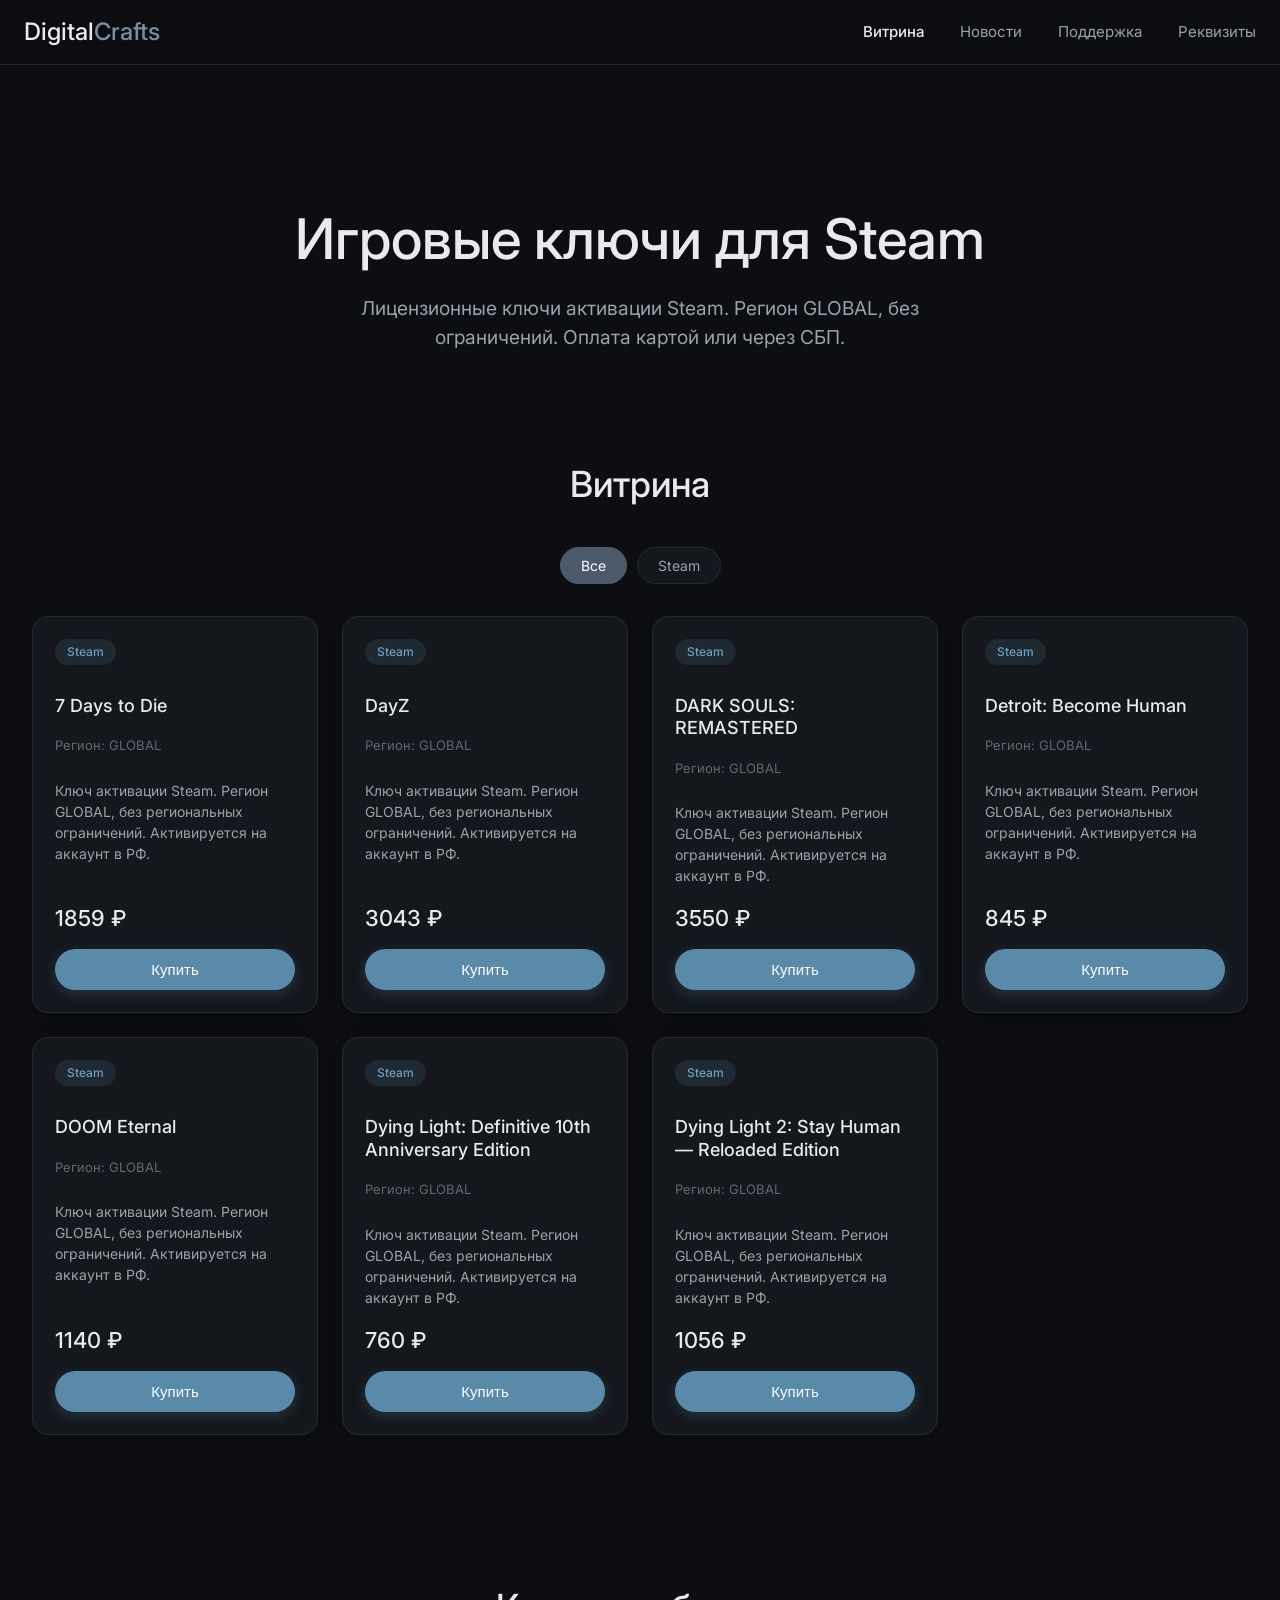
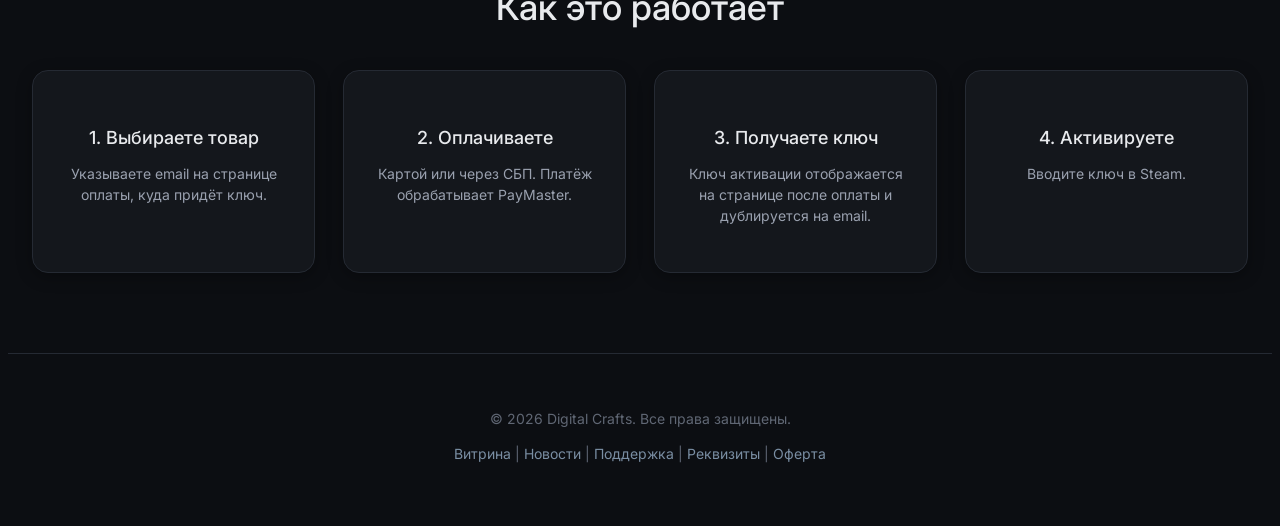
==== commit ee111a42: "Update index.html" ====
--- a/index.html
+++ b/index.html
@@ -4,8 +4,8 @@
     <meta charset="UTF-8">
     <meta name="viewport" content="width=device-width, initial-scale=1.0">
     <title>Digital Crafts — игровые ключи</title>
-    <meta name="description" content="Digital Crafts — цифровые товары: ключи активации для Steam, PSN, Xbox, Epic Games. Быстрая выдача на email.">
-    <meta name="keywords" content="игровые ключи, steam, psn, xbox, epic games, digital crafts">
+    <meta name="description" content="Digital Crafts — цифровые товары: ключи активации для Steam. Быстрая выдача на email.">
+    <meta name="keywords" content="игровые ключи, steam, digital crafts">
     <meta name="author" content="Digital Crafts">
     <meta name="robots" content="index, follow">
     <link rel="canonical" href="https://www.dsbot.su/">
@@ -35,8 +35,8 @@
 
     <section class="hero">
         <div class="container">
-            <h1>Игровые ключи для Steam, PSN, Xbox и Epic</h1>
-            <p>Цифровые товары с моментальной выдачей на email. Оплата картой или через СБП.</p>
+            <h1>Игровые ключи для Steam</h1>
+            <p>Лицензионные ключи активации Steam. Регион GLOBAL, без ограничений. Оплата картой или через СБП.</p>
         </div>
     </section>
 
@@ -46,9 +46,6 @@
             <div class="filters" id="platformFilters">
                 <button class="filter-btn active" data-platform="all">Все</button>
                 <button class="filter-btn" data-platform="Steam">Steam</button>
-                <button class="filter-btn" data-platform="PSN">PSN</button>
-                <button class="filter-btn" data-platform="Xbox">Xbox</button>
-                <button class="filter-btn" data-platform="Epic Games">Epic Games</button>
             </div>
             <div class="product-grid" id="productGrid"></div>
         </div>
@@ -68,11 +65,11 @@
                 </div>
                 <div class="feature-item">
                     <h4>3. Получаете ключ</h4>
-                    <p>Ключ активации приходит на email в течение 5–15 минут после оплаты.</p>
+                    <p>Ключ активации отображается на странице после оплаты и дублируется на email.</p>
                 </div>
                 <div class="feature-item">
                     <h4>4. Активируете</h4>
-                    <p>Вводите ключ в Steam, PSN, Xbox или Epic Games.</p>
+                    <p>Вводите ключ в Steam.</p>
                 </div>
             </div>
         </div>
